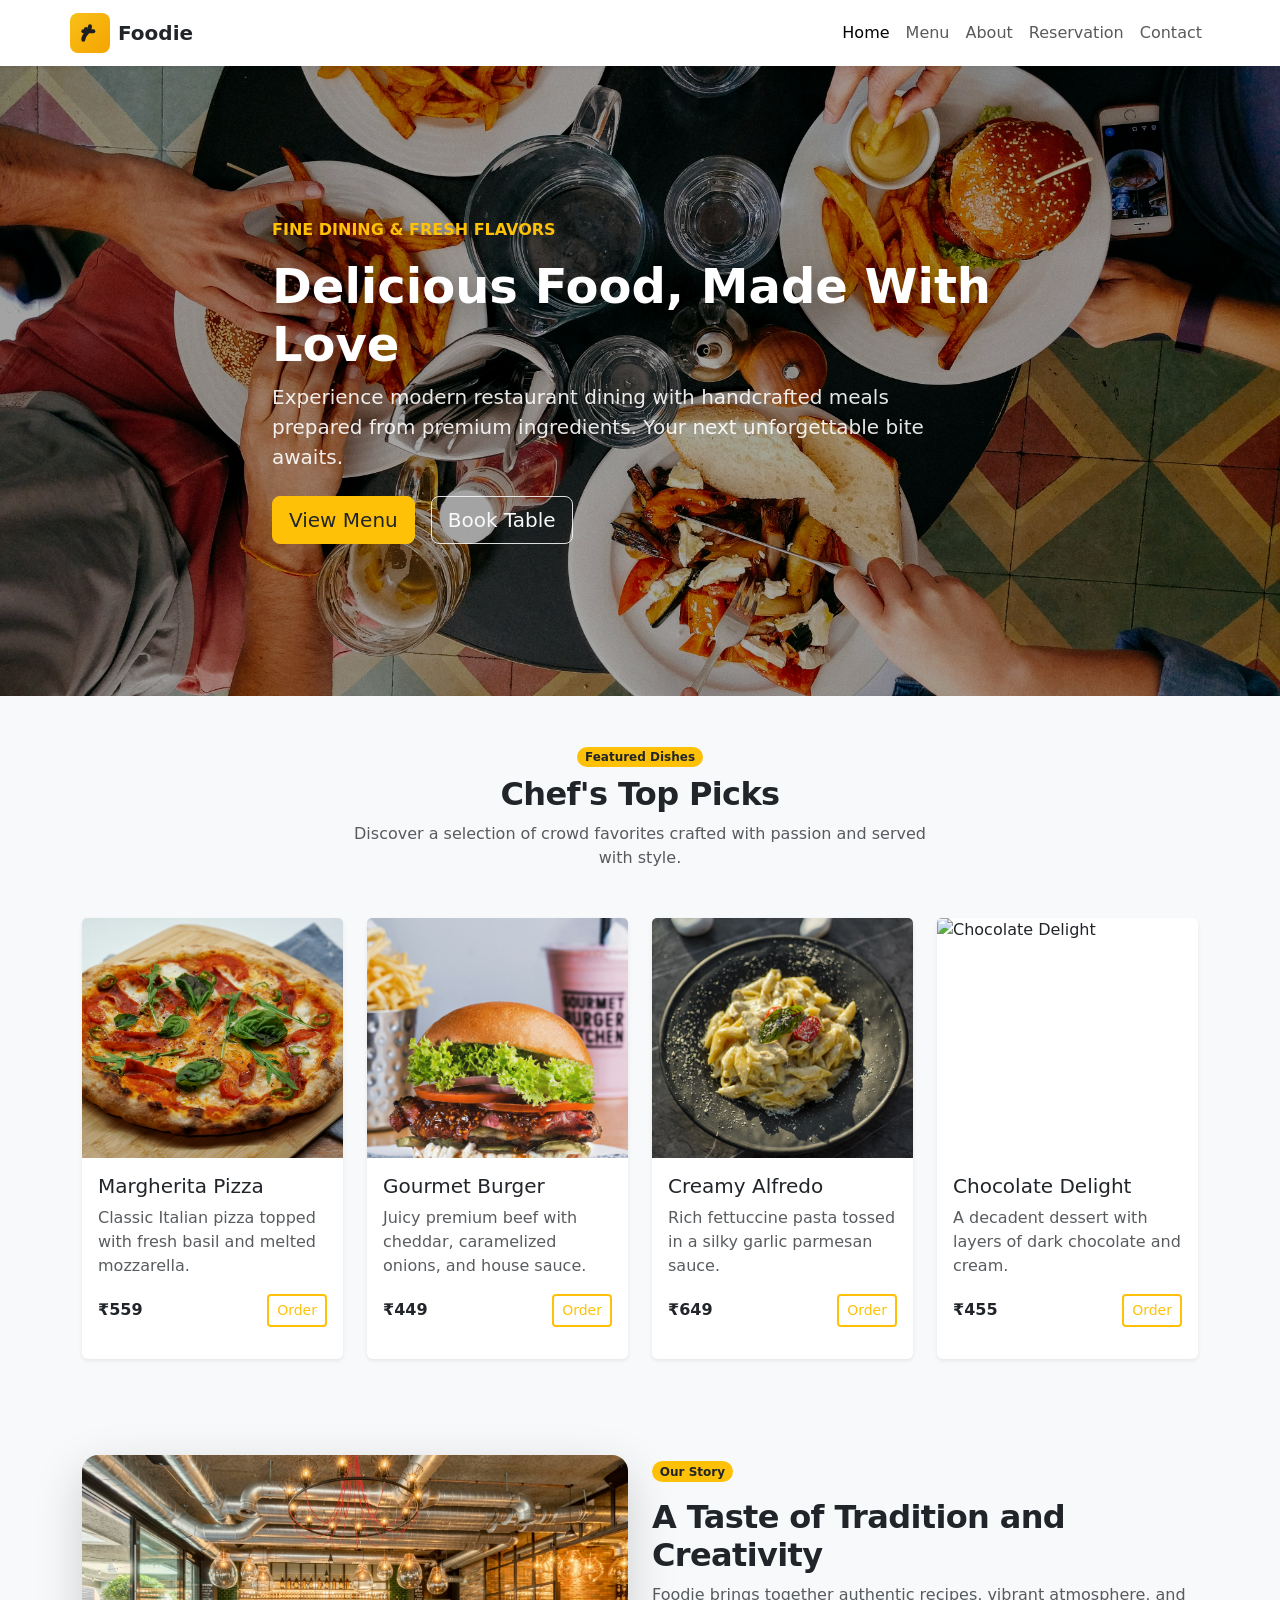
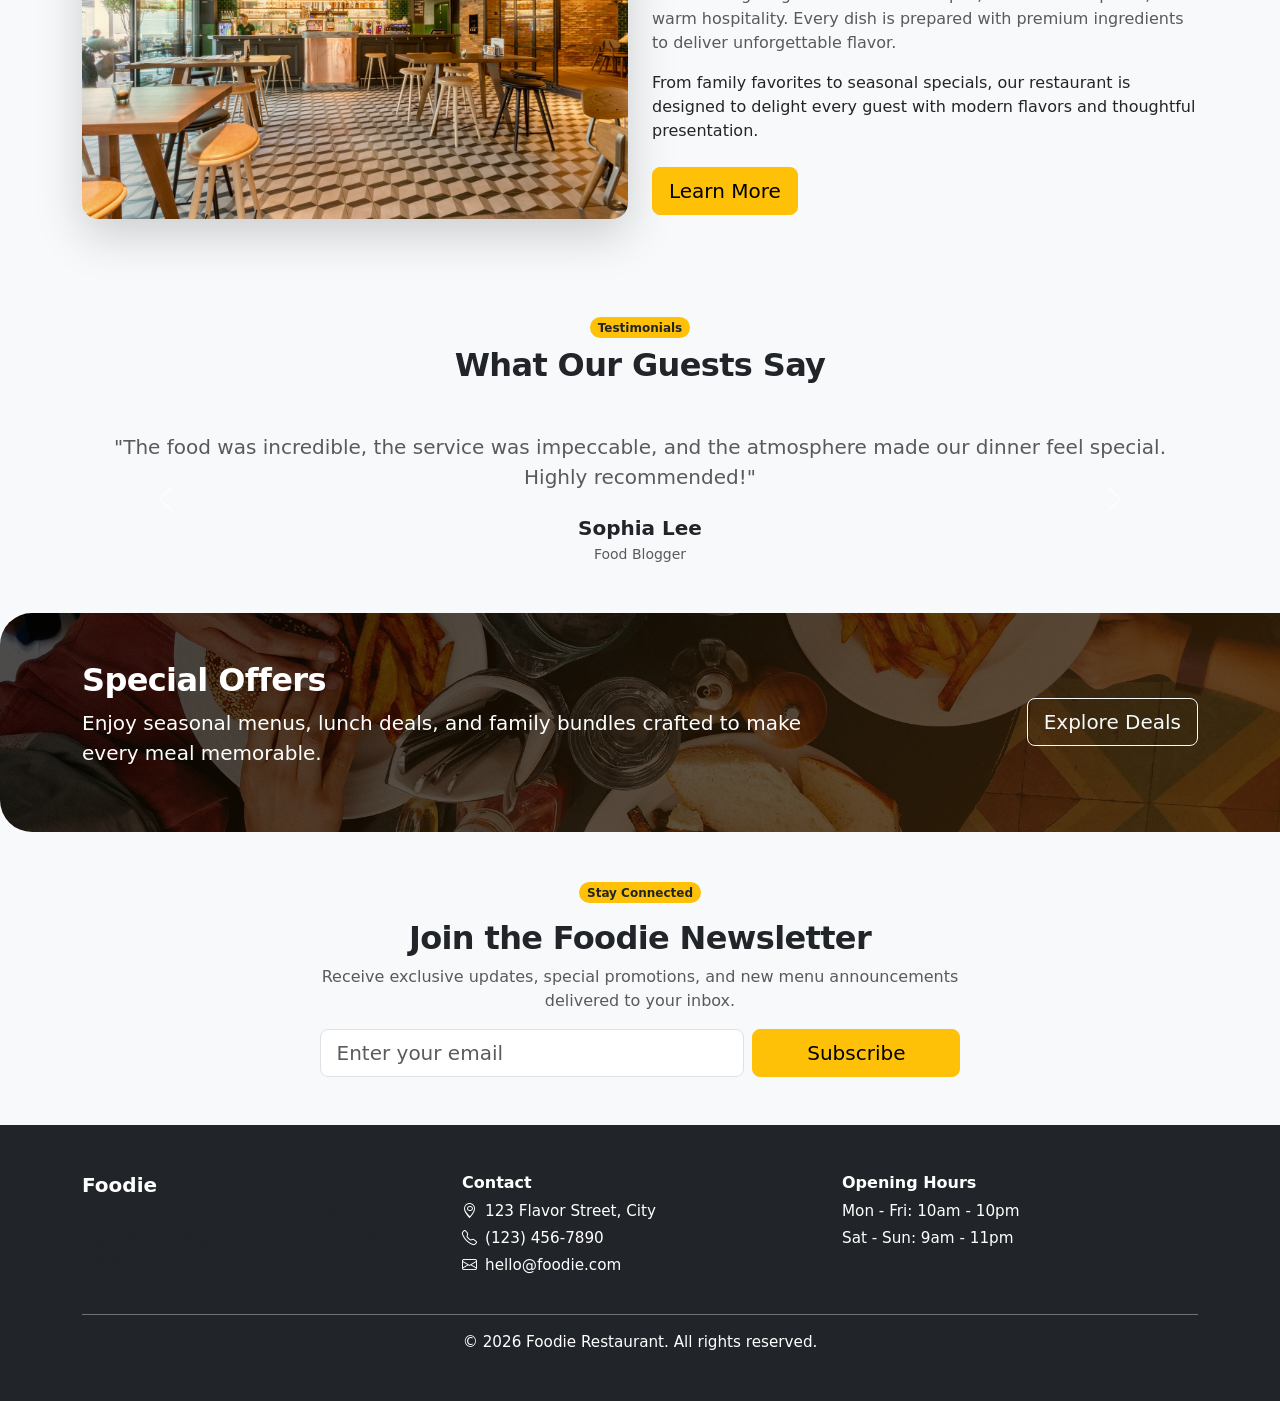
==== index.html @ 52b9ef40 "adding pages and and images" ====
<!DOCTYPE html>
<html lang="en">
<head>
  <meta charset="UTF-8" />
  <meta name="viewport" content="width=device-width, initial-scale=1.0" />
  <title>Foodie Restaurant | Home</title>
  <link href="https://cdn.jsdelivr.net/npm/bootstrap@5.3.2/dist/css/bootstrap.min.css" rel="stylesheet" />
  <link href="https://cdn.jsdelivr.net/npm/bootstrap-icons@1.11.4/font/bootstrap-icons.css" rel="stylesheet" />
  <link rel="preconnect" href="https://fonts.googleapis.com" />
  <link rel="preconnect" href="https://fonts.gstatic.com" crossorigin />
  <link href="https://fonts.googleapis.com/css2?family=Inter:wght@400;500;600;700;800&display=swap" rel="stylesheet" />
  <link rel="stylesheet" href="css/style.css" />
</head>
<body>
  <!-- Navbar -->
  <header class="sticky-top bg-white shadow-sm">
    <nav class="navbar navbar-expand-lg navbar-light container">
      <a class="navbar-brand d-flex align-items-center" href="index.html">
        <img src="images/logo.svg" alt="Foodie Logo" width="40" height="40" class="me-2" />
        <span class="fw-bold text-dark">Foodie</span>
      </a>
      <button class="navbar-toggler" type="button" data-bs-toggle="collapse" data-bs-target="#navMenu" aria-controls="navMenu" aria-expanded="false" aria-label="Toggle navigation">
        <span class="navbar-toggler-icon"></span>
      </button>
      <div class="collapse navbar-collapse" id="navMenu">
        <ul class="navbar-nav ms-auto mb-2 mb-lg-0">
          <li class="nav-item"><a class="nav-link active" href="index.html">Home</a></li>
          <li class="nav-item"><a class="nav-link" href="menu.html">Menu</a></li>
          <li class="nav-item"><a class="nav-link" href="about.html">About</a></li>
          <li class="nav-item"><a class="nav-link" href="reservation.html">Reservation</a></li>
          <li class="nav-item"><a class="nav-link" href="contact.html">Contact</a></li>
        </ul>
      </div>
    </nav>
  </header>

  <!-- Hero Section -->
  <section class="hero-section text-white d-flex align-items-center" style="background:  url('images/hero-bg.jpg') center/cover no-repeat; background-color: #737373;">
    <div class="container py-5">
      <div class="row align-items-center justify-content-center">
        <div class="col-lg-8 text-center text-lg-start">
          <p class="text-uppercase text-warning mb-3 fw-semibold">Fine Dining & Fresh Flavors</p>
          <h1 class="display-5 fw-bold">Delicious Food, Made With Love</h1>
          <p class="lead mb-4">Experience modern restaurant dining with handcrafted meals prepared from premium ingredients. Your next unforgettable bite awaits.</p>
          <div class="d-flex gap-3 flex-wrap justify-content-center justify-content-lg-start">
            <a href="menu.html" class="btn btn-warning btn-lg text-dark">View Menu</a>
            <a href="reservation.html" class="btn btn-outline-light btn-lg">Book Table</a>
          </div>
        </div>
      </div>
    </div>
  </section>

  <!-- Featured Dishes -->
  <section class="container py-5" id="featured">
    <div class="text-center mb-5">
      <span class="badge bg-warning text-dark rounded-pill mb-2">Featured Dishes</span>
      <h2 class="fw-bold">Chef's Top Picks</h2>
      <p class="text-muted mx-auto" style="max-width: 600px;">Discover a selection of crowd favorites crafted with passion and served with style.</p>
    </div>
    <div class="row g-4">
      <div class="col-md-6 col-lg-3">
        <div class="card food-card h-100 shadow-sm border-0">
          <img src="images/Margherita Pizza.jpg" class="card-img-top" alt="Margherita Pizza" />
          <div class="card-body">
            <h5 class="card-title">Margherita Pizza</h5>
            <p class="card-text text-muted">Classic Italian pizza topped with fresh basil and melted mozzarella.</p>
            <div class="d-flex justify-content-between align-items-center mb-3">
              <span class="fw-bold">₹559</span>
              <button class="btn btn-sm btn-outline-warning order-btn">Order</button>
            </div>
          </div>
        </div>
      </div>
      <div class="col-md-6 col-lg-3">
        <div class="card food-card h-100 shadow-sm border-0">
          <img src="images/Gourmet Burger.jpg" class="card-img-top" alt="Gourmet Burger" />
          <div class="card-body">
            <h5 class="card-title">Gourmet Burger</h5>
            <p class="card-text text-muted">Juicy premium beef with cheddar, caramelized onions, and house sauce.</p>
            <div class="d-flex justify-content-between align-items-center mb-3">
              <span class="fw-bold">₹449</span>
              <button class="btn btn-sm btn-outline-warning order-btn">Order</button>
            </div>
          </div>
        </div>
      </div>
      <div class="col-md-6 col-lg-3">
        <div class="card food-card h-100 shadow-sm border-0">
          <img src="images/Creamy Alfredo.jpg" class="card-img-top" alt="Creamy Alfredo" />
          <div class="card-body">
            <h5 class="card-title">Creamy Alfredo</h5>
            <p class="card-text text-muted">Rich fettuccine pasta tossed in a silky garlic parmesan sauce.</p>
            <div class="d-flex justify-content-between align-items-center mb-3">
              <span class="fw-bold">₹649</span>
              <button class="btn btn-sm btn-outline-warning order-btn">Order</button>
            </div>
          </div>
        </div>
      </div>
      <div class="col-md-6 col-lg-3">
        <div class="card food-card h-100 shadow-sm border-0">
          <img src="images/Chocolate Delight.jpg" class="card-img-top" alt="Chocolate Delight" />
          <div class="card-body">
            <h5 class="card-title">Chocolate Delight</h5>
            <p class="card-text text-muted">A decadent dessert with layers of dark chocolate and cream.</p>
            <div class="d-flex justify-content-between align-items-center mb-3">
              <span class="fw-bold">₹455</span>
              <button class="btn btn-sm btn-outline-warning order-btn">Order</button>
            </div>
          </div>
        </div>
      </div>
    </div>
  </section>

  <!-- About Preview -->
  <section class="bg-light py-5">
    <div class="container">
      <div class="row align-items-center g-4">
        <div class="col-lg-6">
          <img src="images/Restaurant interior.jpg" alt="Restaurant interior" class="rounded-4 shadow-lg w-100" />
        </div>
        <div class="col-lg-6">
          <span class="badge bg-warning text-dark rounded-pill mb-3">Our Story</span>
          <h2 class="fw-bold">A Taste of Tradition and Creativity</h2>
          <p class="text-muted">Foodie brings together authentic recipes, vibrant atmosphere, and warm hospitality. Every dish is prepared with premium ingredients to deliver unforgettable flavor.</p>
          <p class="mb-0">From family favorites to seasonal specials, our restaurant is designed to delight every guest with modern flavors and thoughtful presentation.</p>
          <a href="about.html" class="btn btn-warning btn-lg mt-4">Learn More</a>
        </div>
      </div>
    </div>
  </section>

  <!-- Testimonials -->
  <section class="container py-5">
    <div class="text-center mb-5">
      <span class="badge bg-warning text-dark rounded-pill mb-2">Testimonials</span>
      <h2 class="fw-bold">What Our Guests Say</h2>
    </div>
    <div id="testimonialCarousel" class="carousel slide" data-bs-ride="carousel">
      <div class="carousel-inner">
        <div class="carousel-item active">
          <div class="d-flex flex-column align-items-center text-center px-4">
            <p class="fs-5 text-muted mb-4">"The food was incredible, the service was impeccable, and the atmosphere made our dinner feel special. Highly recommended!"</p>
            <h5 class="fw-bold mb-1">Sophia Lee</h5>
            <small class="text-muted">Food Blogger</small>
          </div>
        </div>
        <div class="carousel-item">
          <div class="d-flex flex-column align-items-center text-center px-4">
            <p class="fs-5 text-muted mb-4">"Every dish was beautifully plated and full of flavor. The reservation process was simple and the staff was friendly."</p>
            <h5 class="fw-bold mb-1">James Carter</h5>
            <small class="text-muted">Local Patron</small>
          </div>
        </div>
        <div class="carousel-item">
          <div class="d-flex flex-column align-items-center text-center px-4">
            <p class="fs-5 text-muted mb-4">"A perfect dining experience for date nights or family gatherings. We loved the dessert selection."</p>
            <h5 class="fw-bold mb-1">Mia Johnson</h5>
            <small class="text-muted">Designer</small>
          </div>
        </div>
      </div>
      <button class="carousel-control-prev" type="button" data-bs-target="#testimonialCarousel" data-bs-slide="prev">
        <span class="carousel-control-prev-icon" aria-hidden="true"></span>
        <span class="visually-hidden">Previous</span>
      </button>
      <button class="carousel-control-next" type="button" data-bs-target="#testimonialCarousel" data-bs-slide="next">
        <span class="carousel-control-next-icon" aria-hidden="true"></span>
        <span class="visually-hidden">Next</span>
      </button>
    </div>
  </section>

  <!-- Special Offers -->
  <section class="special-offers py-5 text-white" style="background: linear-gradient(135deg, rgba(0,0,0,.7), rgba(65,37,8,.8)), url('images/hero-bg.jpg') center/cover no-repeat;">
    <div class="container">
      <div class="row align-items-center text-center text-lg-start">
        <div class="col-lg-8">
          <h2 class="fw-bold">Special Offers</h2>
          <p class="lead">Enjoy seasonal menus, lunch deals, and family bundles crafted to make every meal memorable.</p>
        </div>
        <div class="col-lg-4 text-lg-end">
          <a href="menu.html" class="btn btn-outline-light btn-lg">Explore Deals</a>
        </div>
      </div>
    </div>
  </section>

  <!-- Newsletter -->
  <section class="container py-5">
    <div class="row justify-content-center">
      <div class="col-lg-7 text-center">
        <span class="badge bg-warning text-dark rounded-pill mb-3">Stay Connected</span>
        <h2 class="fw-bold">Join the Foodie Newsletter</h2>
        <p class="text-muted">Receive exclusive updates, special promotions, and new menu announcements delivered to your inbox.</p>
        <form class="row g-2 justify-content-center">
          <div class="col-sm-8">
            <input type="email" class="form-control form-control-lg" placeholder="Enter your email" />
          </div>
          <div class="col-sm-4 d-grid">
            <button type="submit" class="btn btn-warning btn-lg">Subscribe</button>
          </div>
        </form>
      </div>
    </div>
  </section>

  <!-- Footer -->
  <footer class="bg-dark text-white py-5">
    <div class="container">
      <div class="row gy-4">
        <div class="col-md-4">
          <h5 class="fw-bold">Foodie</h5>
          <p class="text-muted">Modern restaurant experience with fresh ingredients, elegant dishes, and hospitable service.</p>
        </div>
        <div class="col-md-4">
          <h6 class="fw-bold">Contact</h6>
          <p class="mb-1"><i class="bi bi-geo-alt me-2"></i>123 Flavor Street, City</p>
          <p class="mb-1"><i class="bi bi-telephone me-2"></i>(123) 456-7890</p>
          <p class="mb-0"><i class="bi bi-envelope me-2"></i>hello@foodie.com</p>
        </div>
        <div class="col-md-4">
          <h6 class="fw-bold">Opening Hours</h6>
          <p class="mb-1">Mon - Fri: 10am - 10pm</p>
          <p class="mb-0">Sat - Sun: 9am - 11pm</p>
        </div>
      </div>
      <div class="border-top border-secondary mt-4 pt-3 text-center">
        <p class="mb-0">&copy; <span id="currentYear"></span> Foodie Restaurant. All rights reserved.</p>
      </div>
    </div>
  </footer>

  <script src="https://cdn.jsdelivr.net/npm/bootstrap@5.3.2/dist/js/bootstrap.bundle.min.js"></script>
  <script src="js/script.js"></script>
</body>
</html>
---- css/style.css ----
/* Global Styles */
:root {
  font-family: 'Inter', sans-serif;
  color: #212529;
  scroll-behavior: smooth;
}

body {
  background-color: #f8f9fa;
  min-height: 100%;
}

img {
  max-width: 100%;
  display: block;
}

a {
  text-decoration: none;
}

.btn-outline-warning {
  border-width: 2px;
}

/* Hero Sections */
.hero-section,
.menu-hero,
.about-hero,
.reservation-hero,
.contact-hero {
  min-height: 70vh;
  background-size: cover;
  background-position: center;
  position: relative;
}

.hero-section::before,
.menu-hero::before,
.about-hero::before,
.reservation-hero::before,
.contact-hero::before {
  content: '';
  position: absolute;
  inset: 0;
  background: rgba(0, 0, 0, 0.35);
}

.hero-section .container,
.menu-hero .container,
.about-hero .container,
.reservation-hero .container,
.contact-hero .container {
  position: relative;
  z-index: 1;
}

.hero-section h1,
.menu-hero h1,
.about-hero h1,
.reservation-hero h1,
.contact-hero h1 {
  color: #fff;
}

.hero-section {
  background-color: #7a7a7a;
}

.hero-section h1 {
  text-shadow: 0 10px 30px rgba(0, 0, 0, 0.35);
}

.hero-section .lead {
  color: rgba(255, 255, 255, 0.9);
  max-width: 680px;
}

.hero-section .btn-outline-light {
  border-color: rgba(255, 255, 255, 0.85);
}

/* Cards */
.food-card,
.menu-card,
.stat-card,
.card {
  transition: transform .25s ease, box-shadow .25s ease;
}

.food-card:hover,
.menu-card:hover,
.card:hover {
  transform: translateY(-6px);
  box-shadow: 0 18px 45px rgba(0,0,0,.12);
}

.card .card-img-top {
  height: 240px;
  width: 100%;
  object-fit: cover;
}

.order-btn {
  transition: transform .2s ease;
}

.order-btn:hover {
  transform: scale(1.02);
}

.special-offers {
  border-radius: 2rem 0 0 2rem;
}

.map-box {
  min-height: 240px;
}

/* Section headers */
h2 {
  letter-spacing: -.02em;
}

/* Responsive Navigation */
.navbar-nav .nav-link {
  font-weight: 500;
}

/* Footer */
footer {
  font-size: .95rem;
}

/* Form focus */
.form-control:focus,
.form-select:focus,
.btn:focus {
  box-shadow: 0 0 0 .25rem rgba(255, 193, 7, .25);
}

/* Smaller devices */
@media (max-width: 991px) {
  .hero-section,
  .menu-hero,
  .about-hero,
  .reservation-hero,
  .contact-hero {
    min-height: 55vh;
  }
}

@media (max-width: 575px) {
  .special-offers {
    border-radius: 0;
  }
}
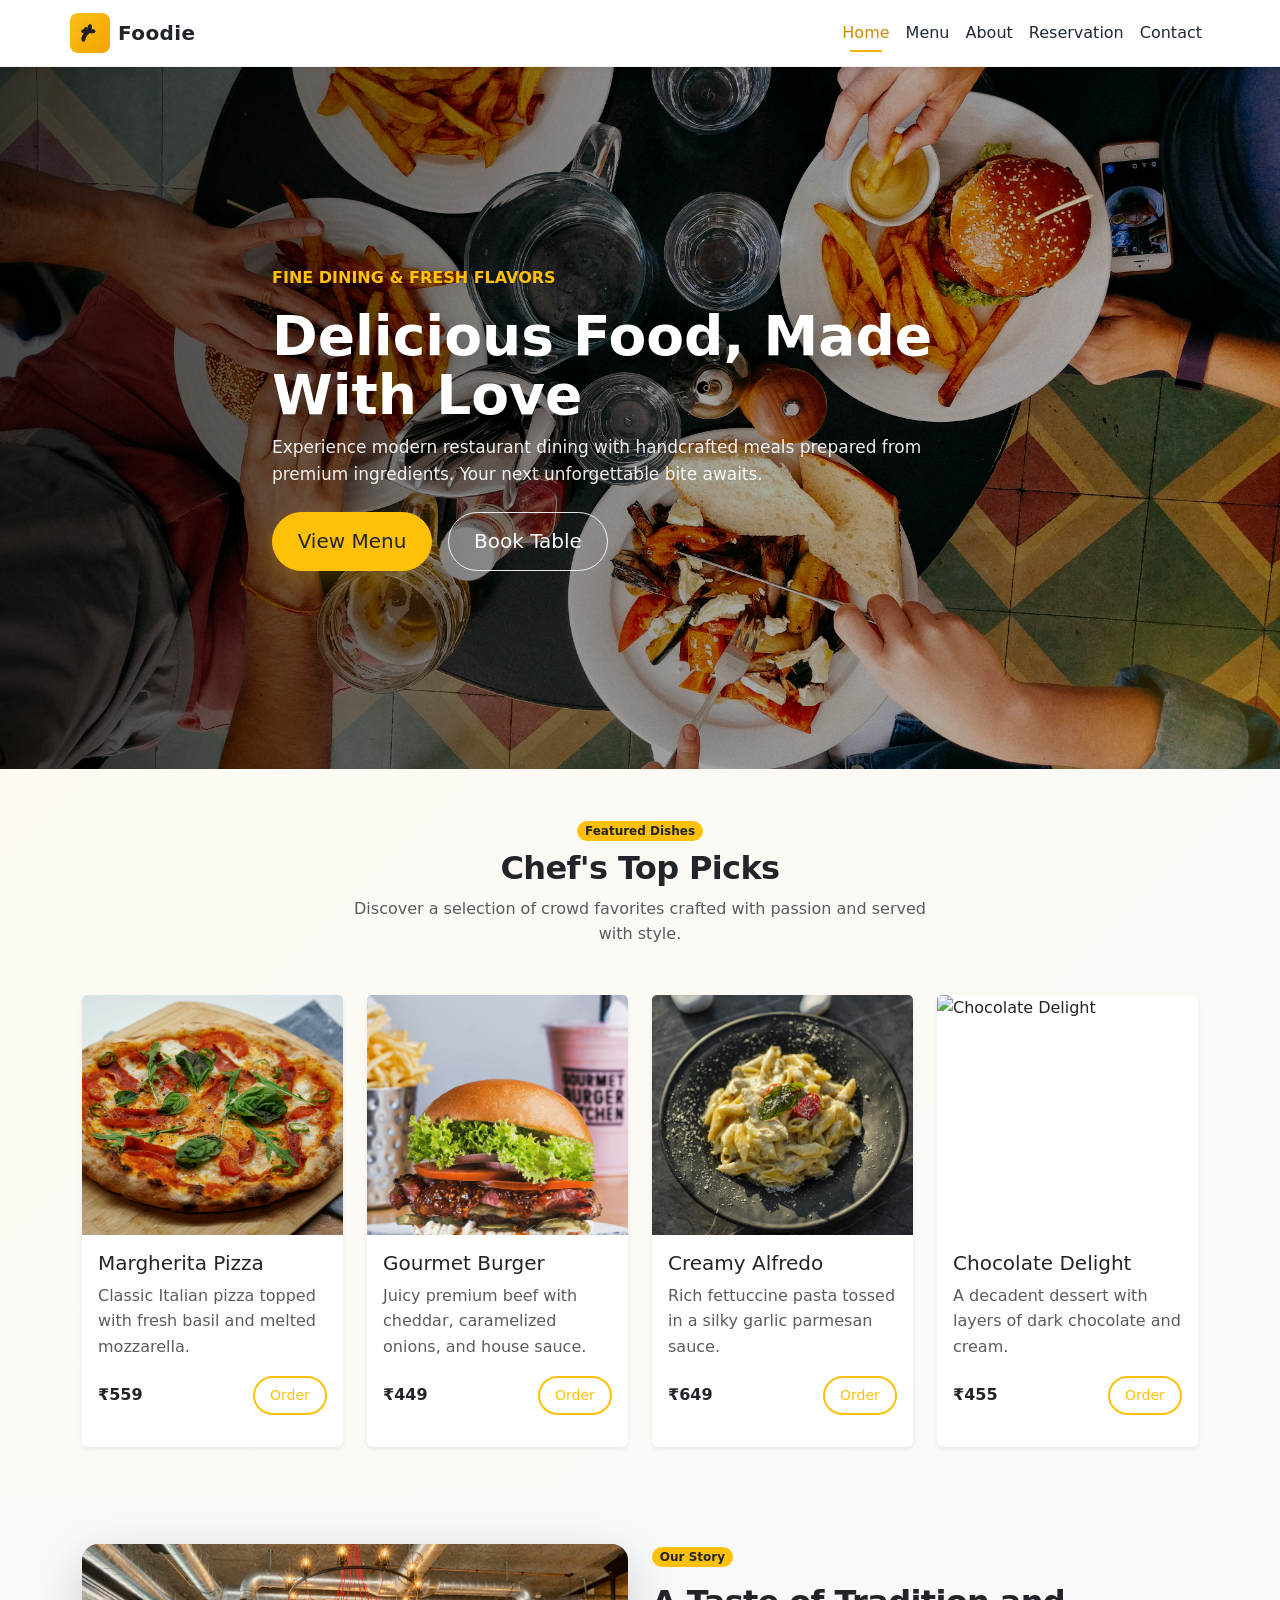
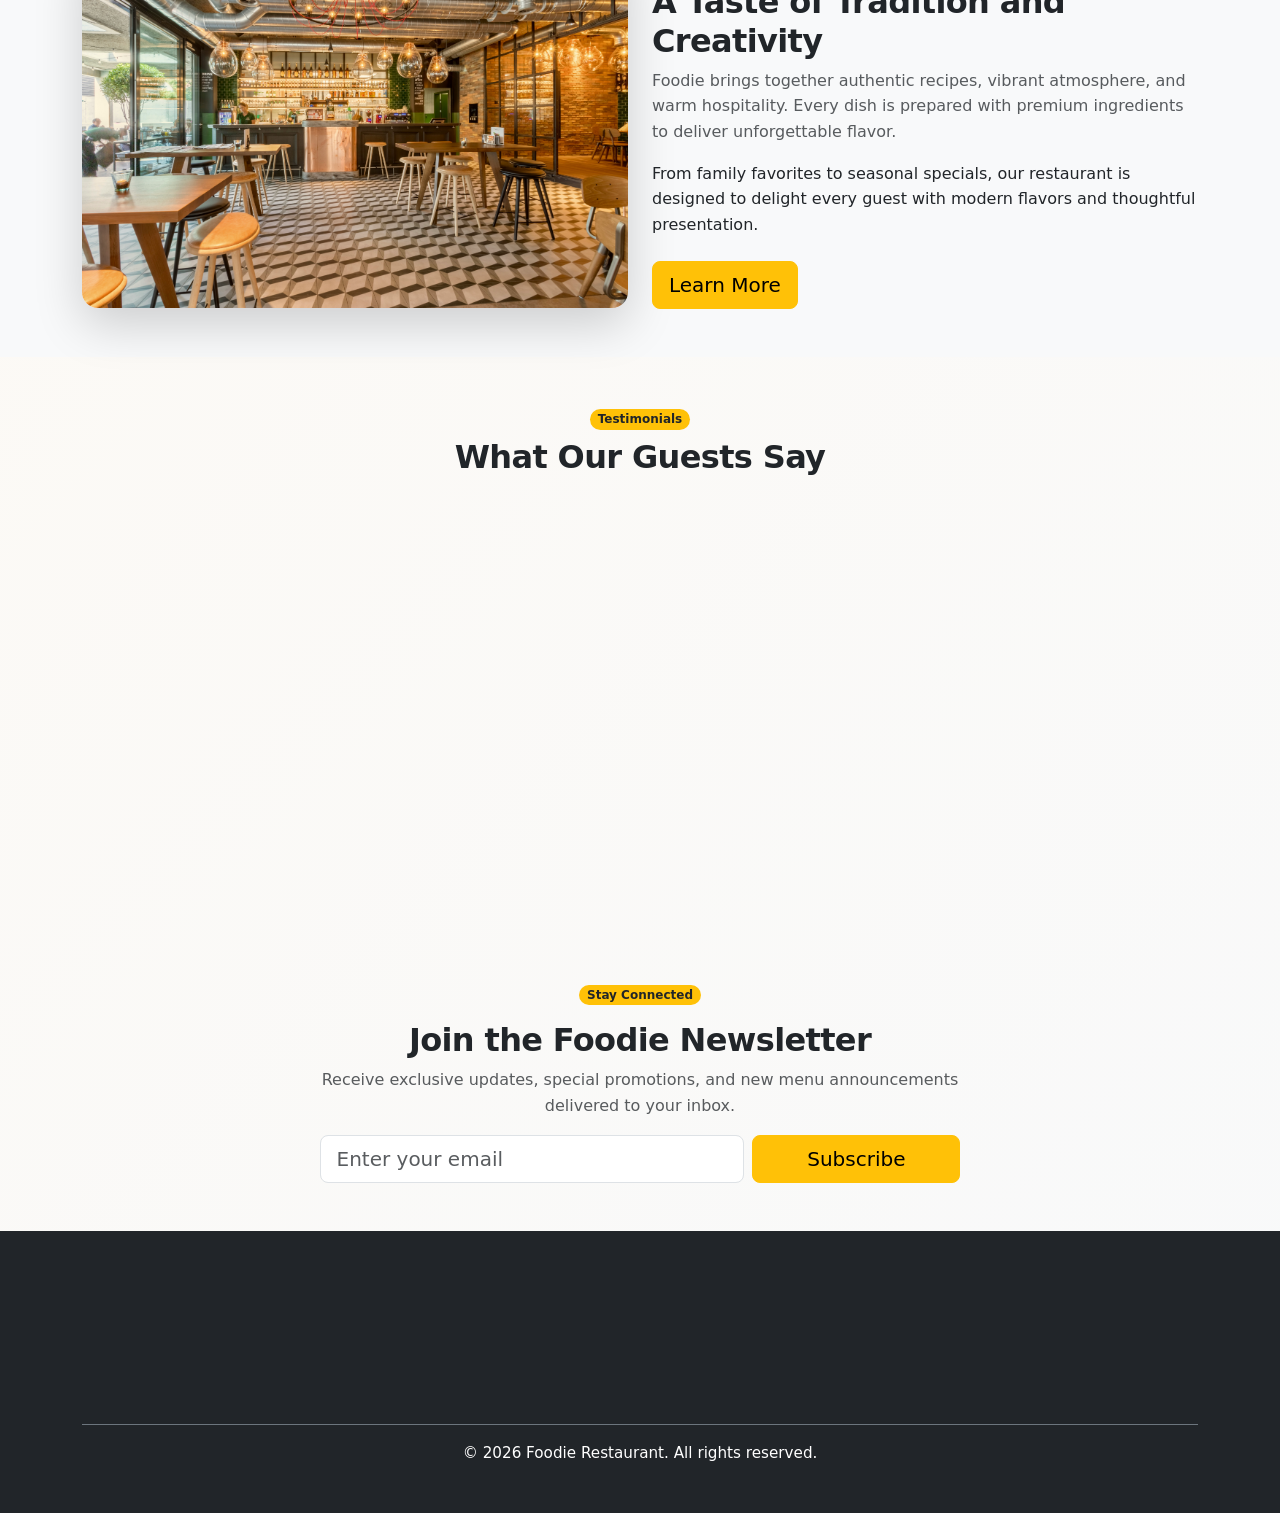
==== commit 0820ceeb: "add animation and make responsive" ====
--- a/index.html
+++ b/index.html
@@ -36,7 +36,7 @@
 
   <!-- Hero Section -->
   <section class="hero-section text-white d-flex align-items-center" style="background:  url('images/hero-bg.jpg') center/cover no-repeat; background-color: #737373;">
-    <div class="container py-5">
+    <div class="container py-5 hero-copy reveal">
       <div class="row align-items-center justify-content-center">
         <div class="col-lg-8 text-center text-lg-start">
           <p class="text-uppercase text-warning mb-3 fw-semibold">Fine Dining & Fresh Flavors</p>
@@ -118,10 +118,10 @@
   <section class="bg-light py-5">
     <div class="container">
       <div class="row align-items-center g-4">
-        <div class="col-lg-6">
+        <div class="col-lg-6 about-preview reveal">
           <img src="images/Restaurant interior.jpg" alt="Restaurant interior" class="rounded-4 shadow-lg w-100" />
         </div>
-        <div class="col-lg-6">
+        <div class="col-lg-6 reveal">
           <span class="badge bg-warning text-dark rounded-pill mb-3">Our Story</span>
           <h2 class="fw-bold">A Taste of Tradition and Creativity</h2>
           <p class="text-muted">Foodie brings together authentic recipes, vibrant atmosphere, and warm hospitality. Every dish is prepared with premium ingredients to deliver unforgettable flavor.</p>
@@ -138,7 +138,7 @@
       <span class="badge bg-warning text-dark rounded-pill mb-2">Testimonials</span>
       <h2 class="fw-bold">What Our Guests Say</h2>
     </div>
-    <div id="testimonialCarousel" class="carousel slide" data-bs-ride="carousel">
+    <div id="testimonialCarousel" class="carousel slide reveal" data-bs-ride="carousel">
       <div class="carousel-inner">
         <div class="carousel-item active">
           <div class="d-flex flex-column align-items-center text-center px-4">
@@ -174,7 +174,7 @@
   </section>
 
   <!-- Special Offers -->
-  <section class="special-offers py-5 text-white" style="background: linear-gradient(135deg, rgba(0,0,0,.7), rgba(65,37,8,.8)), url('images/hero-bg.jpg') center/cover no-repeat;">
+  <section class="special-offers py-5 text-white reveal" style="background: linear-gradient(135deg, rgba(0,0,0,.7), rgba(65,37,8,.8)), url('images/hero-bg.jpg') center/cover no-repeat;">
     <div class="container">
       <div class="row align-items-center text-center text-lg-start">
         <div class="col-lg-8">
@@ -210,7 +210,7 @@
   <!-- Footer -->
   <footer class="bg-dark text-white py-5">
     <div class="container">
-      <div class="row gy-4">
+      <div class="row gy-4 reveal">
         <div class="col-md-4">
           <h5 class="fw-bold">Foodie</h5>
           <p class="text-muted">Modern restaurant experience with fresh ingredients, elegant dishes, and hospitable service.</p>
--- a/css/style.css
+++ b/css/style.css
@@ -1,13 +1,22 @@
 /* Global Styles */
 :root {
   font-family: 'Inter', sans-serif;
-  color: #212529;
+  color: #1f2937;
   scroll-behavior: smooth;
+  --accent: #f4b400;
+  --accent-dark: #d08c00;
+  --surface: #ffffff;
+  --muted: #6b7280;
+}
+
+* {
+  box-sizing: border-box;
 }
 
 body {
-  background-color: #f8f9fa;
+  background: linear-gradient(135deg, #fffaf2 0%, #f8f9fa 100%);
   min-height: 100%;
+  line-height: 1.6;
 }
 
 img {
@@ -21,6 +30,47 @@
 
 .btn-outline-warning {
   border-width: 2px;
+}
+
+header {
+  backdrop-filter: blur(16px);
+  background: rgba(255, 255, 255, 0.92) !important;
+  border-bottom: 1px solid rgba(0, 0, 0, 0.05);
+}
+
+.navbar-brand span {
+  letter-spacing: 0.02em;
+}
+
+.navbar-nav .nav-link {
+  font-weight: 500;
+  color: #1f2937;
+  padding: 0.7rem 1rem;
+  position: relative;
+  transition: color 0.25s ease;
+}
+
+.navbar-nav .nav-link::after {
+  content: '';
+  position: absolute;
+  left: 1rem;
+  right: 1rem;
+  bottom: 0.3rem;
+  height: 2px;
+  background: var(--accent);
+  transform: scaleX(0);
+  transform-origin: center;
+  transition: transform 0.25s ease;
+}
+
+.navbar-nav .nav-link:hover::after,
+.navbar-nav .nav-link.active::after {
+  transform: scaleX(1);
+}
+
+.navbar-nav .nav-link:hover,
+.navbar-nav .nav-link.active {
+  color: var(--accent-dark);
 }
 
 /* Hero Sections */
@@ -29,10 +79,11 @@
 .about-hero,
 .reservation-hero,
 .contact-hero {
-  min-height: 70vh;
+  min-height: 78vh;
   background-size: cover;
   background-position: center;
   position: relative;
+  overflow: hidden;
 }
 
 .hero-section::before,
@@ -43,7 +94,19 @@
   content: '';
   position: absolute;
   inset: 0;
-  background: rgba(0, 0, 0, 0.35);
+  background: linear-gradient(90deg, rgba(0, 0, 0, 0.72) 0%, rgba(0, 0, 0, 0.35) 55%, rgba(0, 0, 0, 0.2) 100%);
+}
+
+.hero-section::after {
+  content: '';
+  position: absolute;
+  width: 320px;
+  height: 320px;
+  right: -90px;
+  bottom: -120px;
+  border-radius: 50%;
+  background: radial-gradient(circle, rgba(244, 180, 0, 0.28) 0%, rgba(244, 180, 0, 0) 70%);
+  animation: pulseGlow 6s ease-in-out infinite;
 }
 
 .hero-section .container,
@@ -67,17 +130,39 @@
   background-color: #7a7a7a;
 }
 
+.hero-copy {
+  animation: fadeUp 0.8s ease both;
+}
+
 .hero-section h1 {
   text-shadow: 0 10px 30px rgba(0, 0, 0, 0.35);
+  font-size: clamp(2.2rem, 4.3vw, 4.3rem);
+  line-height: 1.08;
 }
 
 .hero-section .lead {
-  color: rgba(255, 255, 255, 0.9);
+  color: rgba(255, 255, 255, 0.92);
   max-width: 680px;
+  font-size: 1.06rem;
 }
 
 .hero-section .btn-outline-light {
-  border-color: rgba(255, 255, 255, 0.85);
+  border-color: rgba(255, 255, 255, 0.9);
+}
+
+.hero-section .btn {
+  min-width: 160px;
+  padding: 0.85rem 1.2rem;
+  border-radius: 999px;
+  transition: transform 0.2s ease, box-shadow 0.2s ease;
+}
+
+.hero-section .btn:hover {
+  transform: translateY(-2px);
+}
+
+.hero-section .btn-warning {
+  box-shadow: 0 12px 30px rgba(244, 180, 0, 0.26);
 }
 
 /* Cards */
@@ -85,32 +170,55 @@
 .menu-card,
 .stat-card,
 .card {
-  transition: transform .25s ease, box-shadow .25s ease;
+  transition: transform 0.25s ease, box-shadow 0.25s ease;
 }
 
 .food-card:hover,
 .menu-card:hover,
 .card:hover {
-  transform: translateY(-6px);
-  box-shadow: 0 18px 45px rgba(0,0,0,.12);
+  transform: translateY(-8px) scale(1.01);
+  box-shadow: 0 18px 45px rgba(0, 0, 0, 0.12);
 }
 
 .card .card-img-top {
   height: 240px;
   width: 100%;
   object-fit: cover;
+  transition: transform 0.35s ease;
+}
+
+.food-card:hover .card-img-top {
+  transform: scale(1.05);
 }
 
 .order-btn {
-  transition: transform .2s ease;
+  transition: transform 0.2s ease, box-shadow 0.2s ease;
+  border-radius: 999px;
+  padding: 0.45rem 0.95rem;
 }
 
 .order-btn:hover {
-  transform: scale(1.02);
+  transform: translateY(-2px);
+  box-shadow: 0 10px 20px rgba(244, 180, 0, 0.18);
+}
+
+.about-preview img {
+  min-height: 320px;
+  object-fit: cover;
 }
 
 .special-offers {
-  border-radius: 2rem 0 0 2rem;
+  border-radius: 2rem;
+  overflow: hidden;
+  position: relative;
+}
+
+.special-offers::before {
+  content: '';
+  position: absolute;
+  inset: 0;
+  background: linear-gradient(135deg, rgba(255, 255, 255, 0.08), rgba(255, 255, 255, 0));
+  pointer-events: none;
 }
 
 .map-box {
@@ -119,39 +227,154 @@
 
 /* Section headers */
 h2 {
-  letter-spacing: -.02em;
-}
-
-/* Responsive Navigation */
-.navbar-nav .nav-link {
-  font-weight: 500;
+  letter-spacing: -0.02em;
+}
+
+/* Reveal animations */
+.reveal {
+  opacity: 0;
+  transform: translateY(24px);
+  transition: opacity 0.7s ease, transform 0.7s ease;
+}
+
+.reveal.is-visible {
+  opacity: 1;
+  transform: translateY(0);
+}
+
+.skill-card {
+  background: linear-gradient(145deg, #ffffff 0%, #fff8e7 100%);
+  border: 1px solid rgba(244, 180, 0, 0.15);
+  border-radius: 1.25rem;
+  padding: 1.5rem;
+  box-shadow: 0 12px 30px rgba(0, 0, 0, 0.06);
+  transition: transform 0.25s ease, box-shadow 0.25s ease;
+}
+
+.skill-card:hover {
+  transform: translateY(-6px);
+  box-shadow: 0 16px 40px rgba(0, 0, 0, 0.1);
+}
+
+.skill-card .bi {
+  color: var(--accent-dark);
+}
+
+.skill-meter {
+  height: 10px;
+  background: #f3e6c3;
+  border-radius: 999px;
+  overflow: hidden;
+}
+
+.skill-meter span {
+  display: block;
+  width: 0;
+  height: 100%;
+  border-radius: inherit;
+  background: linear-gradient(90deg, var(--accent) 0%, #ffd970 100%);
+  transition: width 1.1s ease;
 }
 
 /* Footer */
 footer {
-  font-size: .95rem;
+  font-size: 0.95rem;
 }
 
 /* Form focus */
 .form-control:focus,
 .form-select:focus,
 .btn:focus {
-  box-shadow: 0 0 0 .25rem rgba(255, 193, 7, .25);
-}
-
-/* Smaller devices */
+  box-shadow: 0 0 0 0.25rem rgba(255, 193, 7, 0.25);
+}
+
+/* Animations */
+@keyframes fadeUp {
+  from {
+    opacity: 0;
+    transform: translateY(24px);
+  }
+  to {
+    opacity: 1;
+    transform: translateY(0);
+  }
+}
+
+@keyframes pulseGlow {
+  0%,
+  100% {
+    transform: scale(1);
+    opacity: 0.45;
+  }
+  50% {
+    transform: scale(1.08);
+    opacity: 0.7;
+  }
+}
+
+/* Responsive Layout */
 @media (max-width: 991px) {
   .hero-section,
   .menu-hero,
   .about-hero,
   .reservation-hero,
   .contact-hero {
-    min-height: 55vh;
+    min-height: 62vh;
+  }
+
+  .navbar-nav {
+    padding-top: 0.75rem;
+  }
+}
+
+@media (max-width: 767px) {
+  .hero-section {
+    min-height: 60vh;
+    text-align: center;
+  }
+
+  .hero-section .lead {
+    margin-inline: auto;
+  }
+
+  .hero-section .d-flex.gap-3 {
+    flex-direction: column;
+    align-items: center;
+  }
+
+  .hero-section .btn {
+    width: 100%;
+    max-width: 280px;
+  }
+
+  .carousel-item p {
+    font-size: 1rem !important;
+  }
+
+  .special-offers {
+    border-radius: 1.25rem;
   }
 }
 
 @media (max-width: 575px) {
+  .container {
+    padding-inline: 1rem;
+  }
+
   .special-offers {
     border-radius: 0;
   }
-}
+
+  .hero-section {
+    padding: 3rem 0;
+  }
+
+  .card .card-img-top {
+    height: 180px;
+  }
+
+  .btn-lg {
+    padding: 0.75rem 1rem;
+    font-size: 1rem;
+  }
+}
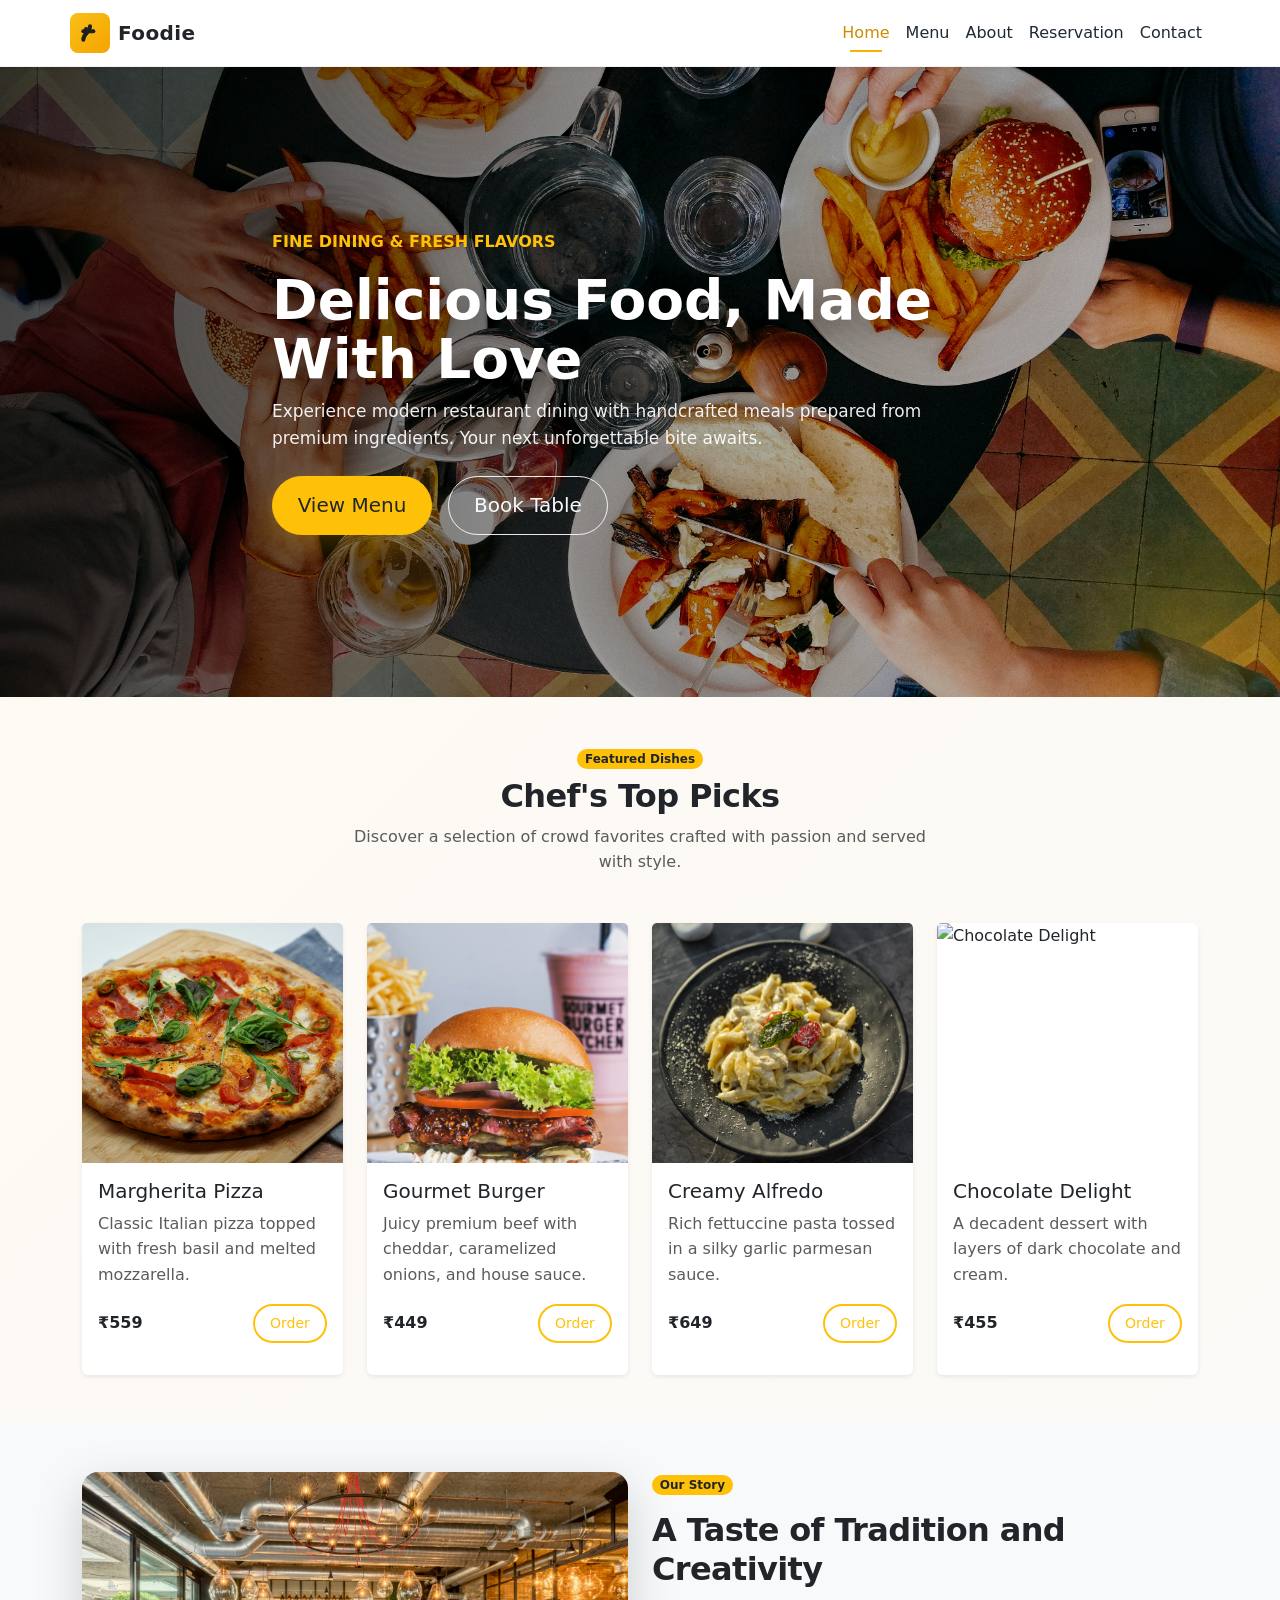
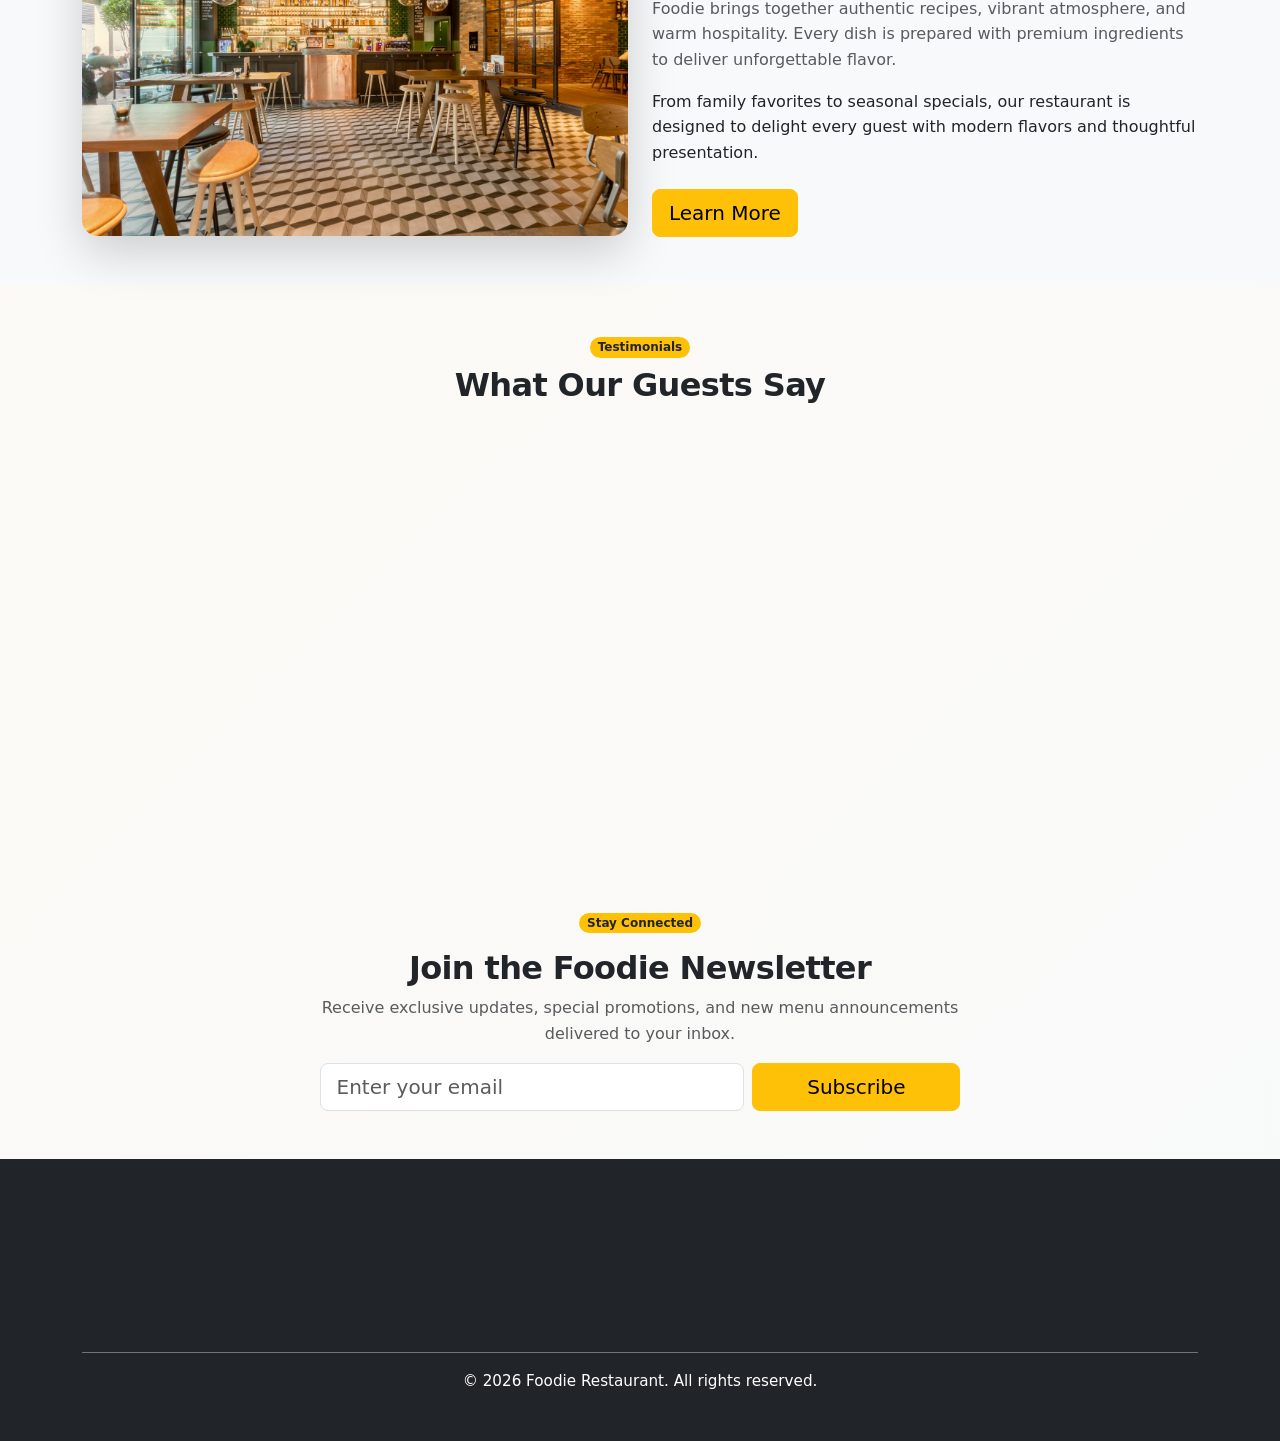
==== commit b4e59067: "updation in success/error alerts , submit buttons now show a sending" ====
--- a/index.html
+++ b/index.html
@@ -3,7 +3,9 @@
 <head>
   <meta charset="UTF-8" />
   <meta name="viewport" content="width=device-width, initial-scale=1.0" />
+  <meta name="description" content="Foodie Restaurant offers a modern dining experience with handcrafted dishes, reservations, and a welcoming atmosphere." />
   <title>Foodie Restaurant | Home</title>
+  <link rel="icon" href="images/logo.svg" type="image/svg+xml" />
   <link href="https://cdn.jsdelivr.net/npm/bootstrap@5.3.2/dist/css/bootstrap.min.css" rel="stylesheet" />
   <link href="https://cdn.jsdelivr.net/npm/bootstrap-icons@1.11.4/font/bootstrap-icons.css" rel="stylesheet" />
   <link rel="preconnect" href="https://fonts.googleapis.com" />
--- a/css/style.css
+++ b/css/style.css
@@ -28,8 +28,22 @@
   text-decoration: none;
 }
 
+a:focus-visible,
+button:focus-visible,
+input:focus-visible,
+select:focus-visible,
+textarea:focus-visible {
+  outline: 3px solid rgba(244, 180, 0, 0.35);
+  outline-offset: 3px;
+}
+
 .btn-outline-warning {
   border-width: 2px;
+}
+
+button:disabled {
+  cursor: wait;
+  opacity: 0.8;
 }
 
 header {
@@ -79,11 +93,13 @@
 .about-hero,
 .reservation-hero,
 .contact-hero {
-  min-height: 78vh;
+  min-height: 70vh;
   background-size: cover;
   background-position: center;
   position: relative;
   overflow: hidden;
+  display: flex;
+  align-items: center;
 }
 
 .hero-section::before,
@@ -276,6 +292,56 @@
   transition: width 1.1s ease;
 }
 
+/* Reservation and contact page */
+.reservation-banner-card {
+  background: rgba(255, 255, 255, 0.92);
+  color: #1f2937;
+  box-shadow: 0 14px 35px rgba(0, 0, 0, 0.14);
+}
+
+.contact-hero {
+  background-size: cover;
+  background-position: center;
+  position: relative;
+}
+
+.contact-hero::before {
+  content: '';
+  position: absolute;
+  inset: 0;
+  background: linear-gradient(90deg, rgba(0, 0, 0, 0.72) 0%, rgba(0, 0, 0, 0.42) 100%);
+}
+
+.contact-hero .container {
+  position: relative;
+  z-index: 1;
+}
+
+.contact-quick-card,
+.contact-info-card,
+.contact-form-card,
+.map-card {
+  transition: transform 0.25s ease, box-shadow 0.25s ease;
+}
+
+.contact-quick-card:hover,
+.contact-info-card:hover,
+.contact-form-card:hover,
+.map-card:hover {
+  transform: translateY(-4px);
+  box-shadow: 0 18px 40px rgba(0, 0, 0, 0.08) !important;
+}
+
+.contact-quick-card {
+  background: rgba(255, 255, 255, 0.9);
+  color: #1f2937;
+}
+
+.map-box {
+  background: linear-gradient(135deg, #fff8e7, #fffdf7);
+  border: 1px dashed rgba(244, 180, 0, 0.35);
+}
+
 /* Footer */
 footer {
   font-size: 0.95rem;
@@ -319,7 +385,7 @@
   .about-hero,
   .reservation-hero,
   .contact-hero {
-    min-height: 62vh;
+    min-height: 60vh;
   }
 
   .navbar-nav {
@@ -328,8 +394,12 @@
 }
 
 @media (max-width: 767px) {
-  .hero-section {
-    min-height: 60vh;
+  .hero-section,
+  .menu-hero,
+  .about-hero,
+  .reservation-hero,
+  .contact-hero {
+    min-height: 52vh;
     text-align: center;
   }
 
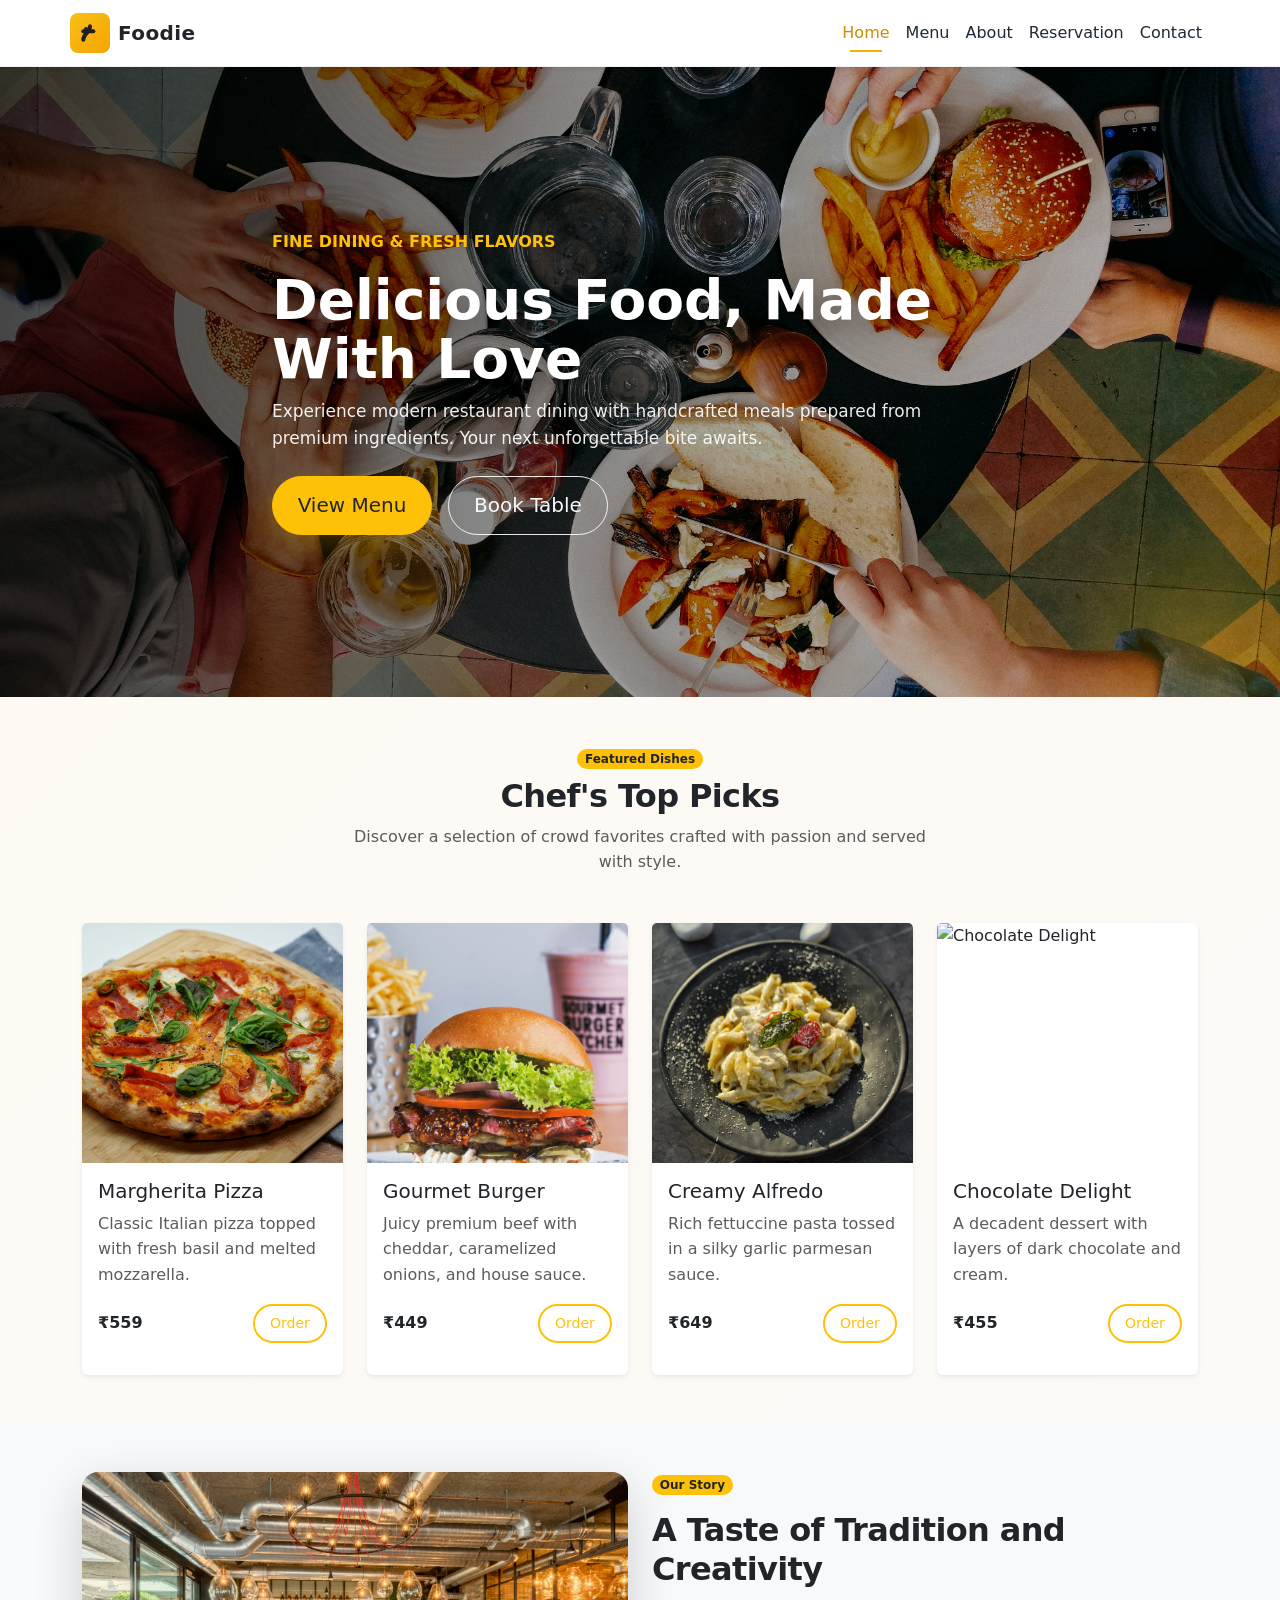
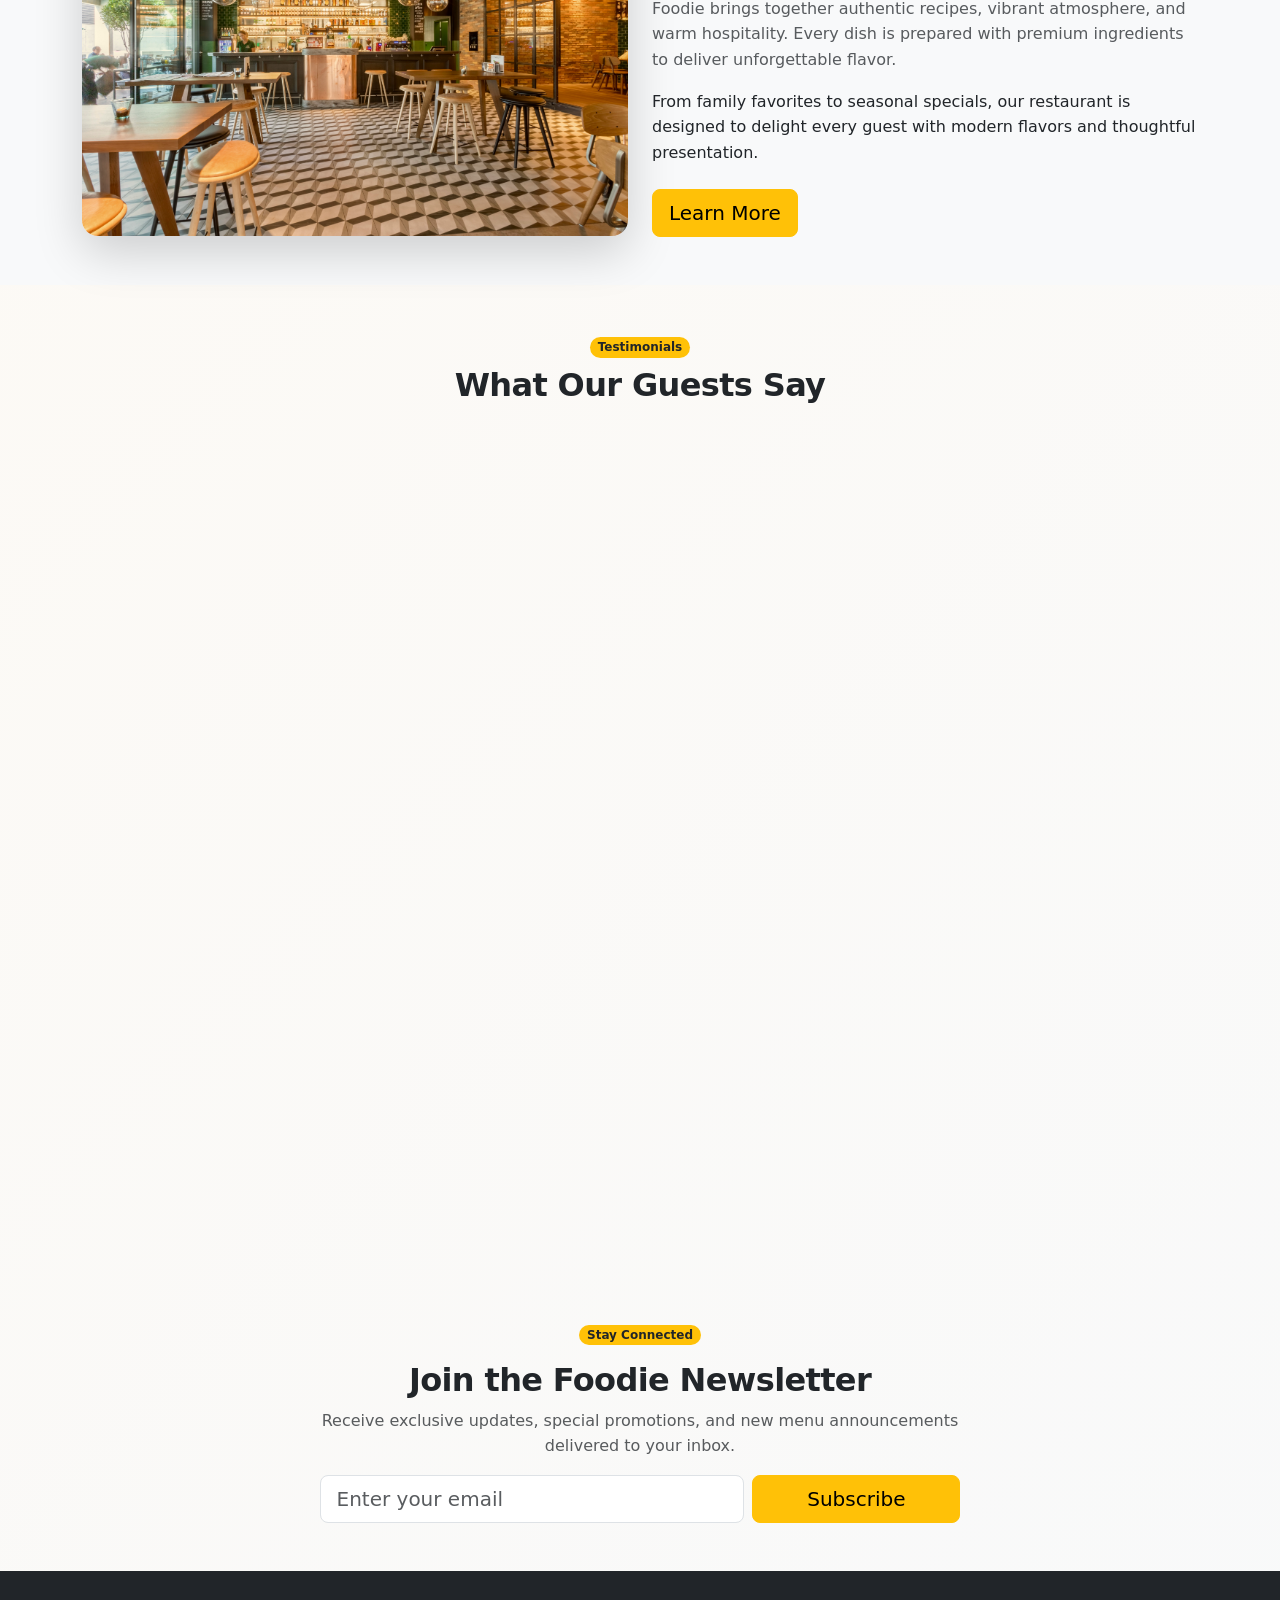
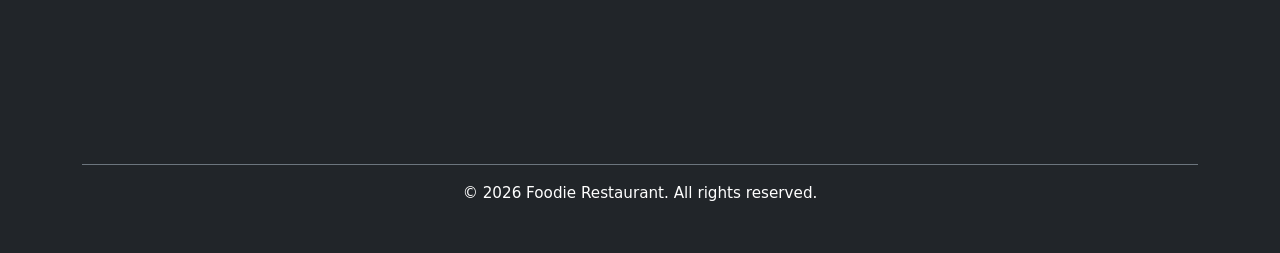
==== commit a516c38f: "adding FAQ" ====
--- a/index.html
+++ b/index.html
@@ -175,6 +175,57 @@
     </div>
   </section>
 
+  <!-- FAQ -->
+  <section class="container py-5 reveal">
+    <div class="text-center mb-4">
+      <span class="badge bg-warning text-dark rounded-pill mb-2">FAQ</span>
+      <h2 class="fw-bold">Frequently Asked Questions</h2>
+      <p class="text-muted mx-auto" style="max-width: 700px;">Here are a few common questions guests ask before visiting Foodie.</p>
+    </div>
+    <div class="row justify-content-center">
+      <div class="col-lg-8">
+        <div class="accordion" id="faqAccordion">
+          <div class="accordion-item border-0 shadow-sm rounded-3 overflow-hidden mb-3">
+            <h2 class="accordion-header" id="faqOne">
+              <button class="accordion-button collapsed" type="button" data-bs-toggle="collapse" data-bs-target="#collapseOne" aria-expanded="false" aria-controls="collapseOne">
+                Do I need a reservation?
+              </button>
+            </h2>
+            <div id="collapseOne" class="accordion-collapse collapse" aria-labelledby="faqOne" data-bs-parent="#faqAccordion">
+              <div class="accordion-body text-muted">
+                Reservations are recommended, especially on weekends and evenings, but walk-ins are welcome when space is available.
+              </div>
+            </div>
+          </div>
+          <div class="accordion-item border-0 shadow-sm rounded-3 overflow-hidden mb-3">
+            <h2 class="accordion-header" id="faqTwo">
+              <button class="accordion-button collapsed" type="button" data-bs-toggle="collapse" data-bs-target="#collapseTwo" aria-expanded="false" aria-controls="collapseTwo">
+                Are dietary preferences accommodated?
+              </button>
+            </h2>
+            <div id="collapseTwo" class="accordion-collapse collapse" aria-labelledby="faqTwo" data-bs-parent="#faqAccordion">
+              <div class="accordion-body text-muted">
+                Yes. Please mention any allergies or dietary requirements when booking, and our team will do their best to assist you.
+              </div>
+            </div>
+          </div>
+          <div class="accordion-item border-0 shadow-sm rounded-3 overflow-hidden">
+            <h2 class="accordion-header" id="faqThree">
+              <button class="accordion-button collapsed" type="button" data-bs-toggle="collapse" data-bs-target="#collapseThree" aria-expanded="false" aria-controls="collapseThree">
+                Is there parking or easy access nearby?
+              </button>
+            </h2>
+            <div id="collapseThree" class="accordion-collapse collapse" aria-labelledby="faqThree" data-bs-parent="#faqAccordion">
+              <div class="accordion-body text-muted">
+                We’re located near the city center and offer convenient access for guests arriving by car, taxi, or public transport.
+              </div>
+            </div>
+          </div>
+        </div>
+      </div>
+    </div>
+  </section>
+
   <!-- Special Offers -->
   <section class="special-offers py-5 text-white reveal" style="background: linear-gradient(135deg, rgba(0,0,0,.7), rgba(65,37,8,.8)), url('images/hero-bg.jpg') center/cover no-repeat;">
     <div class="container">
--- a/css/style.css
+++ b/css/style.css
@@ -246,6 +246,21 @@
   letter-spacing: -0.02em;
 }
 
+.accordion-button {
+  font-weight: 600;
+  color: #1f2937;
+}
+
+.accordion-button:not(.collapsed) {
+  background: #fff8e7;
+  color: #9a6200;
+  box-shadow: none;
+}
+
+.accordion-button:focus {
+  box-shadow: none;
+}
+
 /* Reveal animations */
 .reveal {
   opacity: 0;
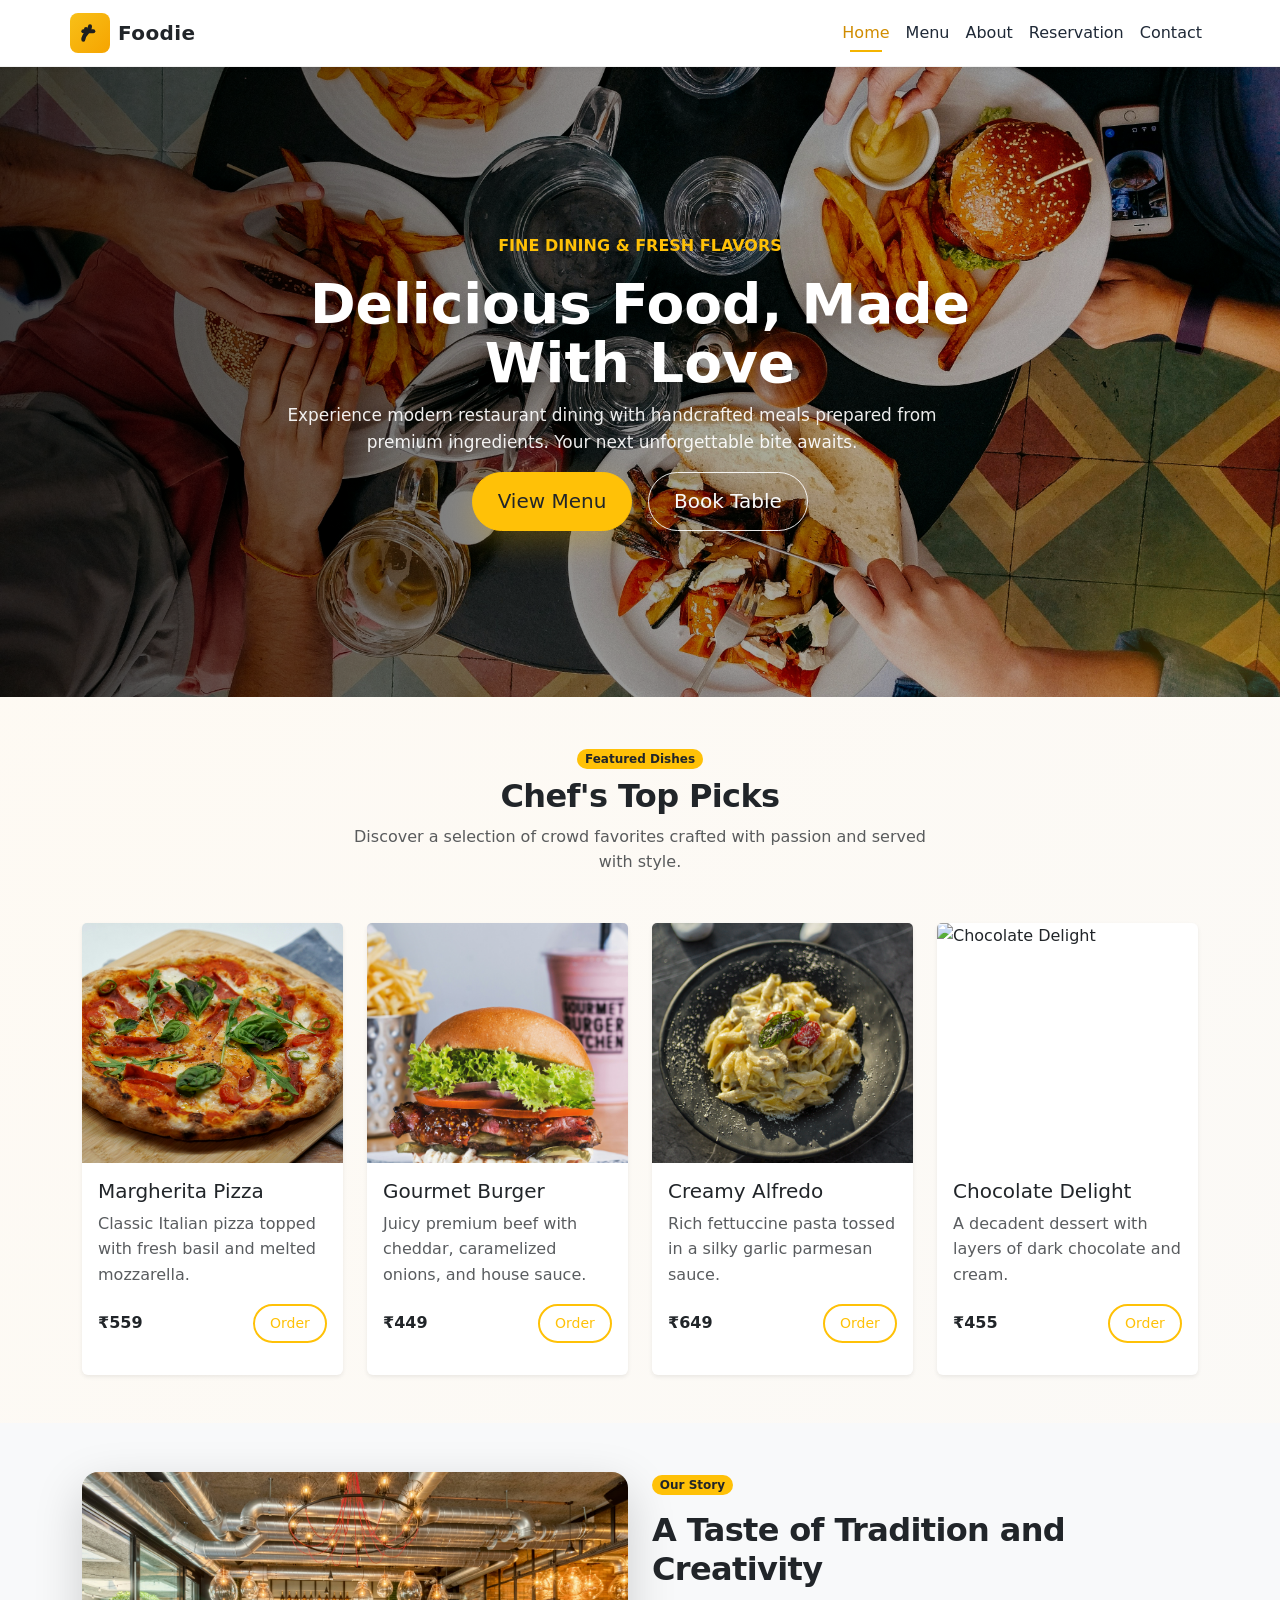
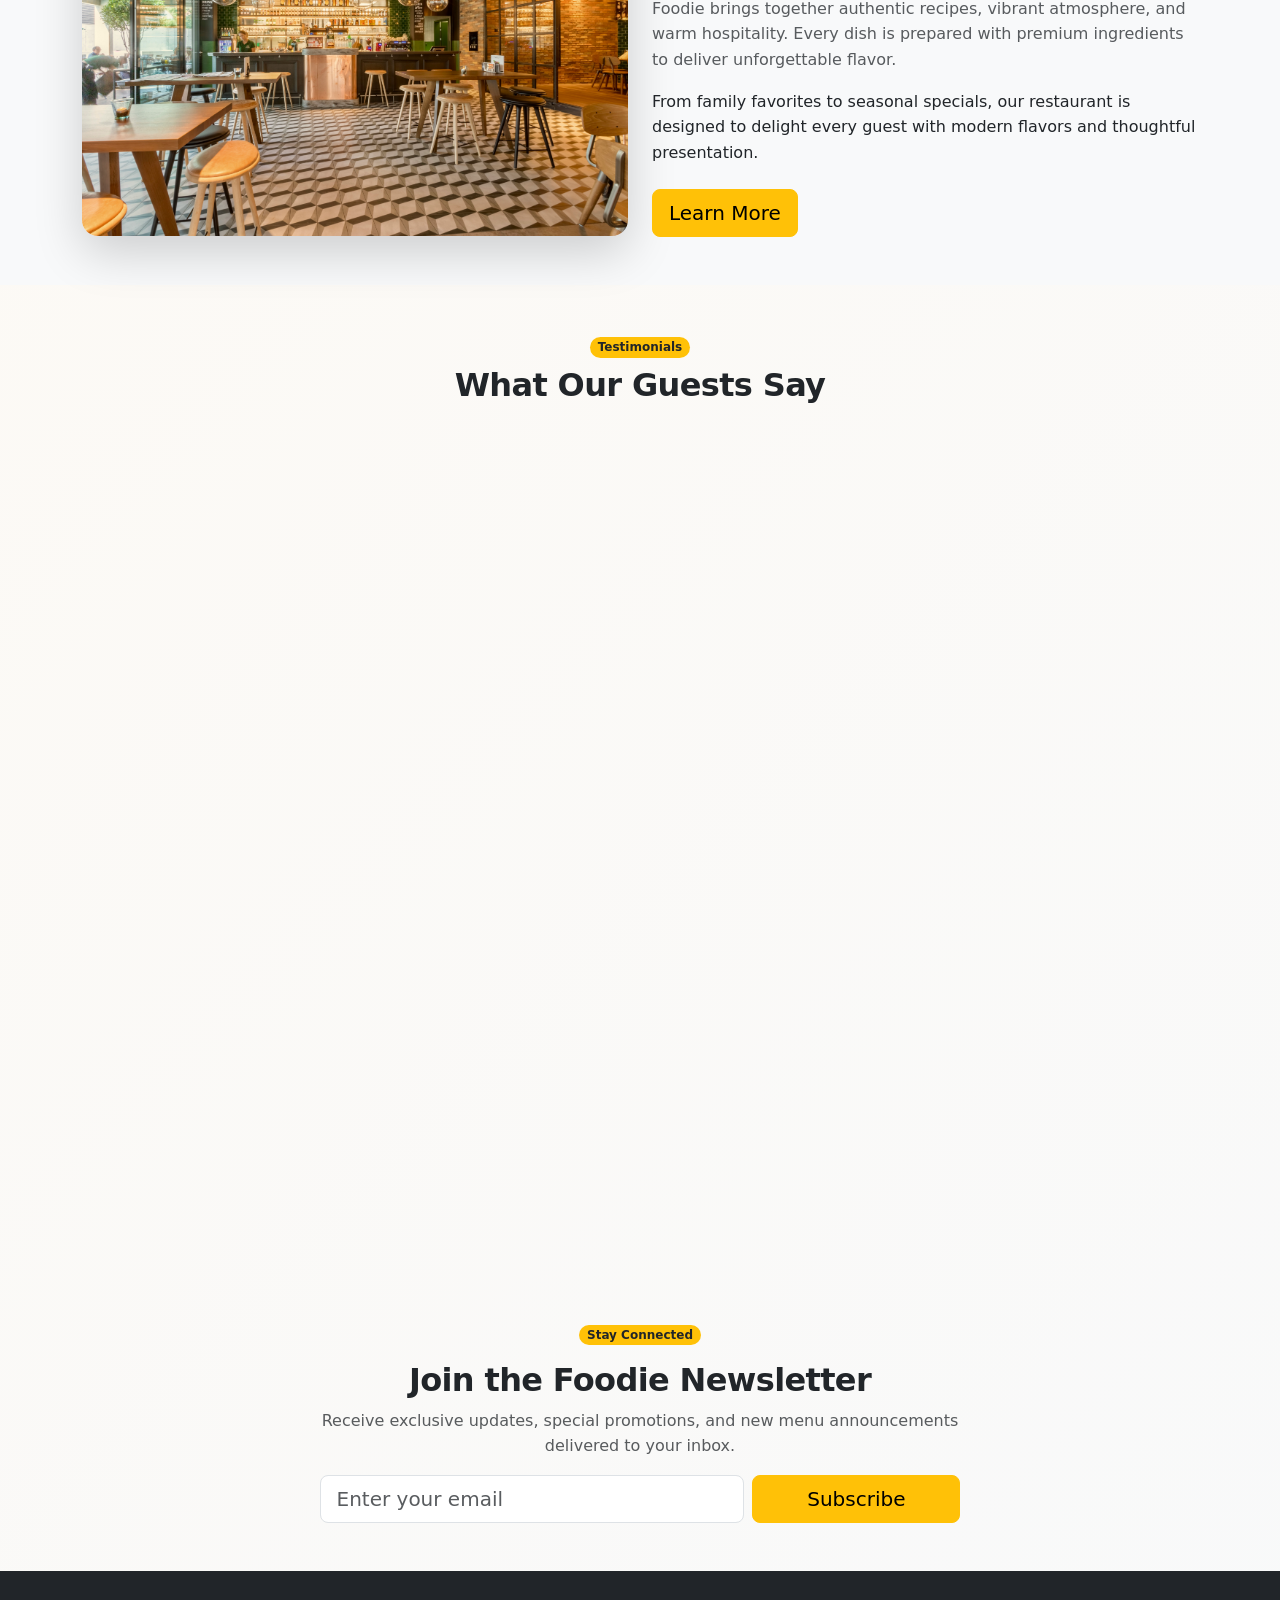
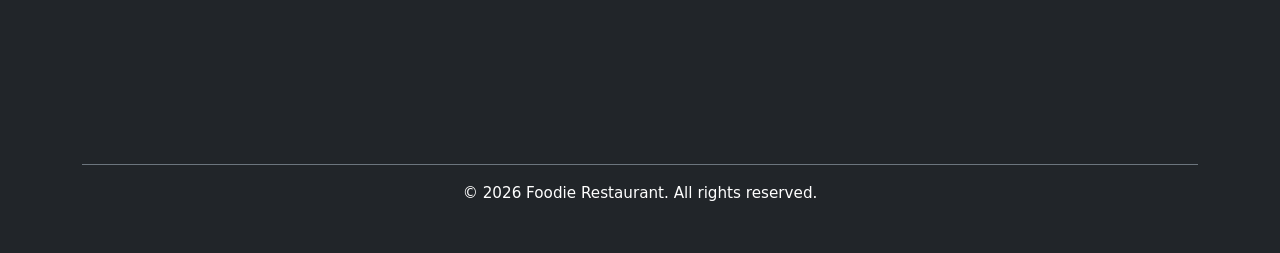
==== commit 8ec1e2e7: "updating banner text" ====
--- a/index.html
+++ b/index.html
@@ -40,11 +40,11 @@
   <section class="hero-section text-white d-flex align-items-center" style="background:  url('images/hero-bg.jpg') center/cover no-repeat; background-color: #737373;">
     <div class="container py-5 hero-copy reveal">
       <div class="row align-items-center justify-content-center">
-        <div class="col-lg-8 text-center text-lg-start">
+        <div class="col-lg-8 text-center ">
           <p class="text-uppercase text-warning mb-3 fw-semibold">Fine Dining & Fresh Flavors</p>
           <h1 class="display-5 fw-bold">Delicious Food, Made With Love</h1>
-          <p class="lead mb-4">Experience modern restaurant dining with handcrafted meals prepared from premium ingredients. Your next unforgettable bite awaits.</p>
-          <div class="d-flex gap-3 flex-wrap justify-content-center justify-content-lg-start">
+          <p class="lead ml-5">Experience modern restaurant dining with handcrafted meals prepared from premium ingredients. Your next unforgettable bite awaits.</p>
+          <div class="d-flex gap-3 flex-wrap justify-content-center justify-content-lg-center">
             <a href="menu.html" class="btn btn-warning btn-lg text-dark">View Menu</a>
             <a href="reservation.html" class="btn btn-outline-light btn-lg">Book Table</a>
           </div>
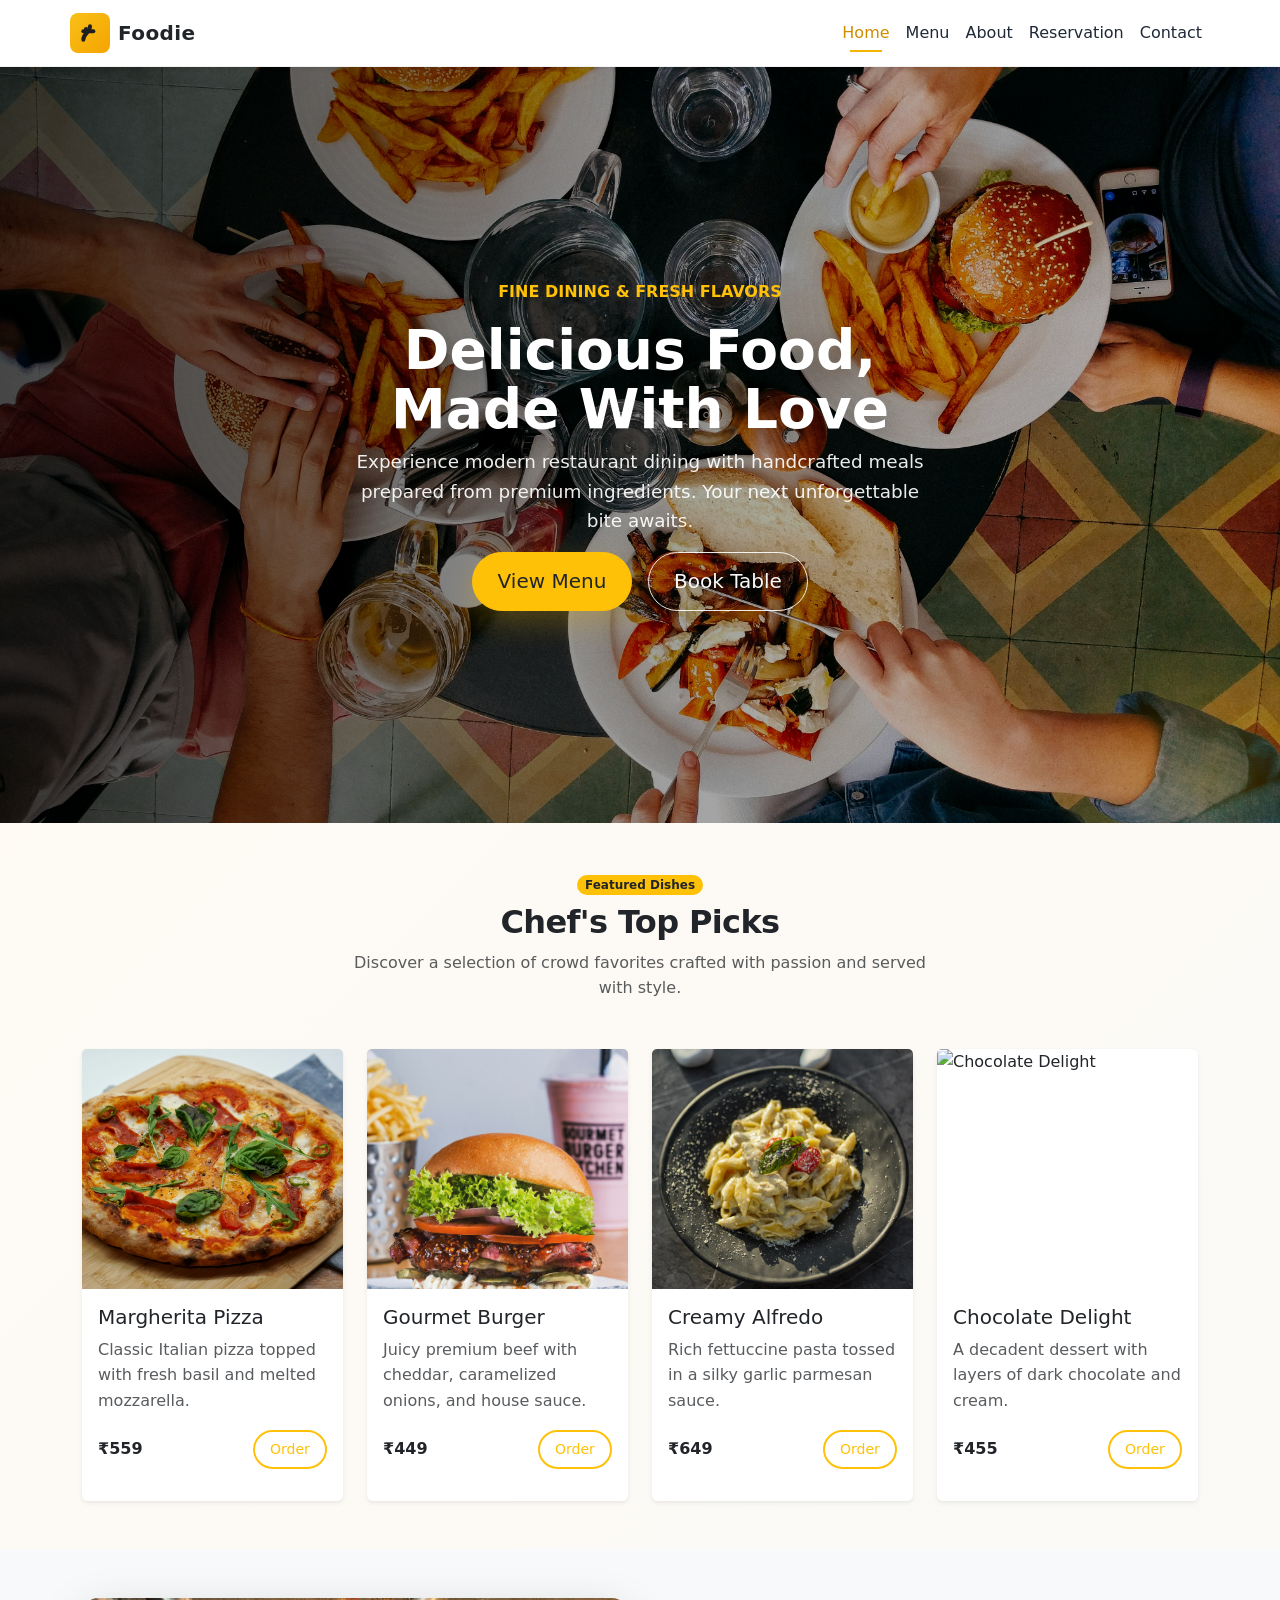
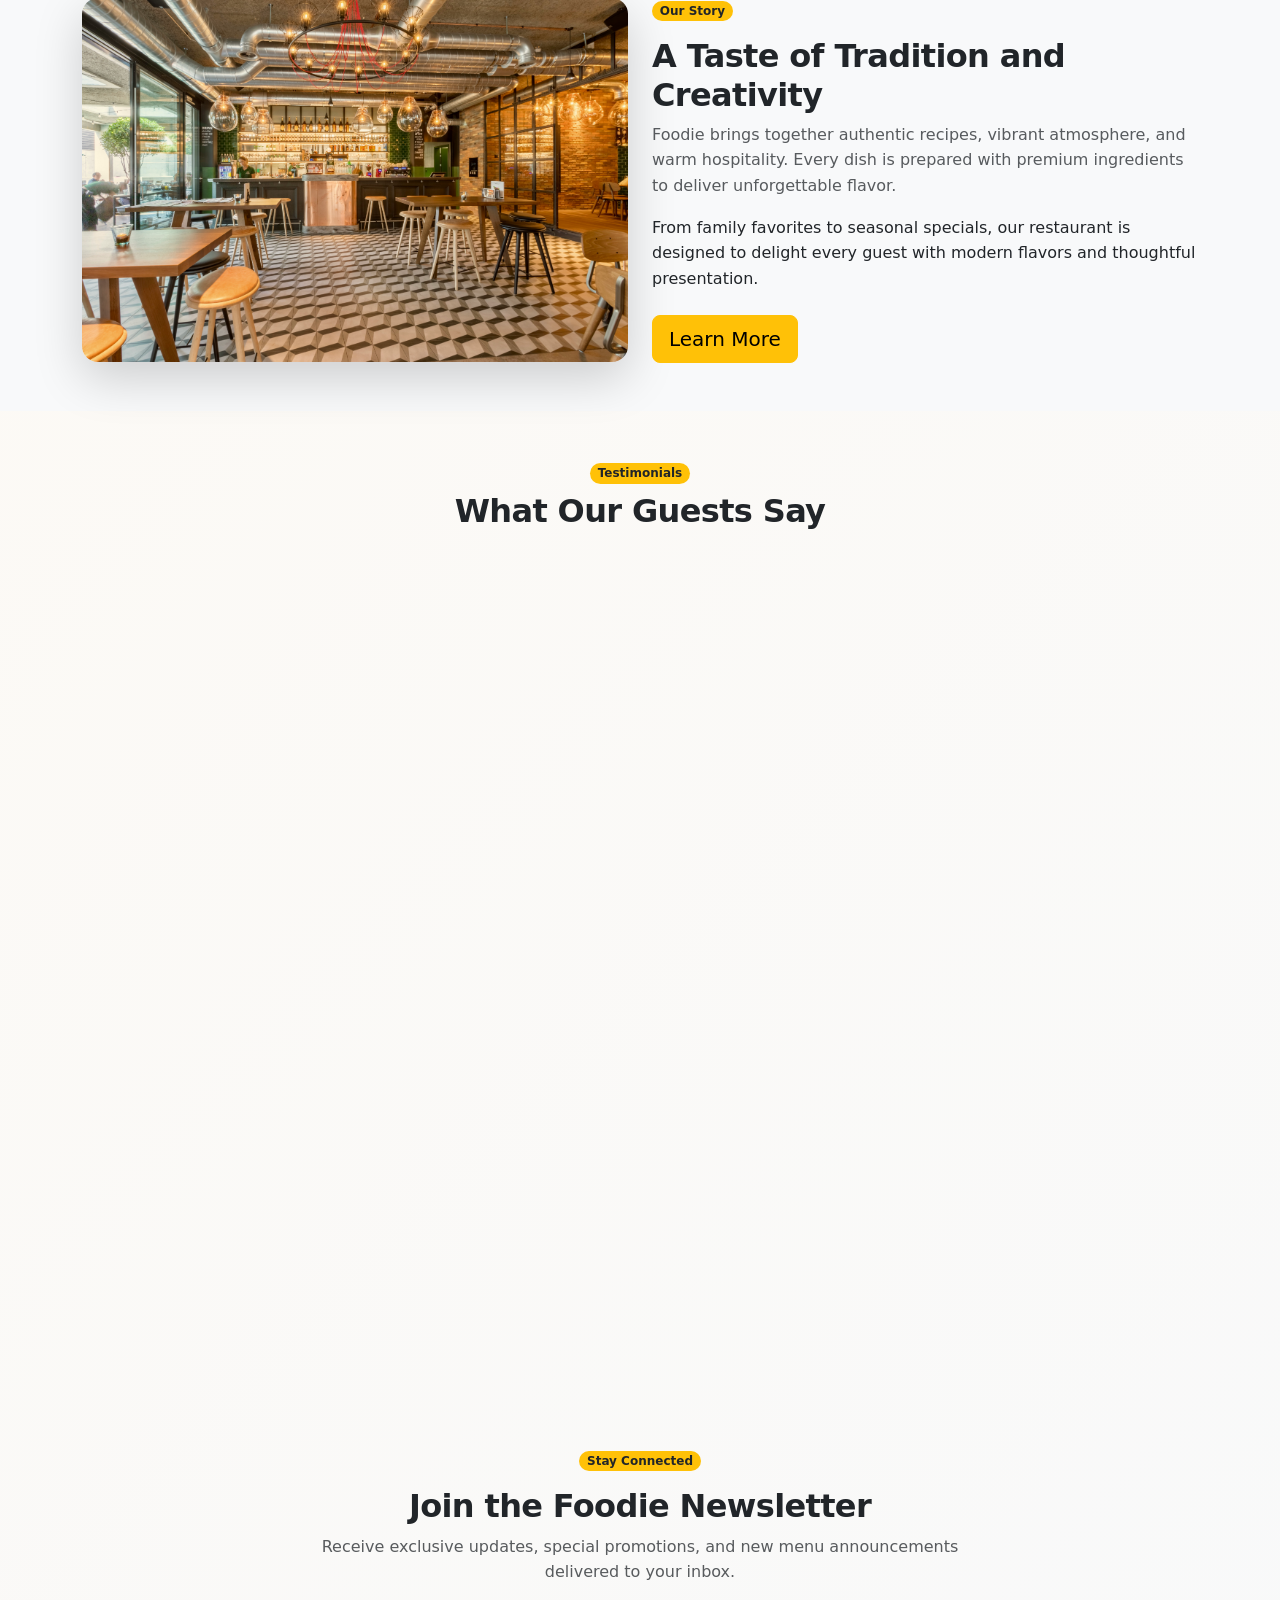
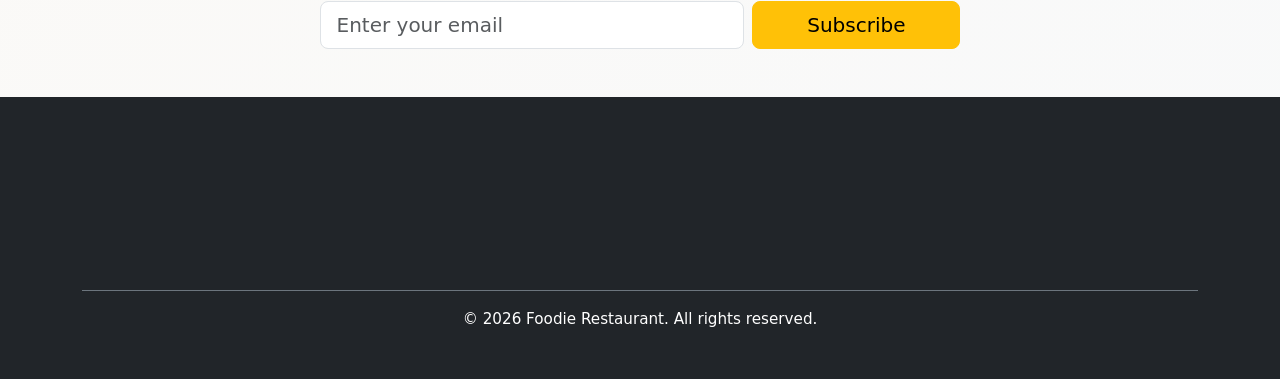
==== commit e209d24e: "add banner size and remove Marquee removed" ====
--- a/index.html
+++ b/index.html
@@ -60,6 +60,7 @@
       <h2 class="fw-bold">Chef's Top Picks</h2>
       <p class="text-muted mx-auto" style="max-width: 600px;">Discover a selection of crowd favorites crafted with passion and served with style.</p>
     </div>
+
     <div class="row g-4">
       <div class="col-md-6 col-lg-3">
         <div class="card food-card h-100 shadow-sm border-0">
--- a/css/style.css
+++ b/css/style.css
@@ -93,7 +93,8 @@
 .about-hero,
 .reservation-hero,
 .contact-hero {
-  min-height: 70vh;
+  min-height: clamp(72vh, 84vh, 90vh);
+  padding: 4rem 0;
   background-size: cover;
   background-position: center;
   position: relative;
@@ -132,6 +133,7 @@
 .contact-hero .container {
   position: relative;
   z-index: 1;
+  max-width: 900px;
 }
 
 .hero-section h1,
@@ -152,14 +154,25 @@
 
 .hero-section h1 {
   text-shadow: 0 10px 30px rgba(0, 0, 0, 0.35);
-  font-size: clamp(2.2rem, 4.3vw, 4.3rem);
+  font-size: clamp(2.3rem, 4.3vw, 4.5rem);
   line-height: 1.08;
 }
 
 .hero-section .lead {
   color: rgba(255, 255, 255, 0.92);
-  max-width: 680px;
-  font-size: 1.06rem;
+  max-width: 760px;
+  font-size: clamp(1rem, 1.7vw, 1.15rem);
+}
+
+@media (max-width: 767.5px) {
+  .hero-section {
+    min-height: 75vh;
+    padding: 3rem 0;
+  }
+
+  .hero-section h1 {
+    font-size: clamp(2rem, 7vw, 2.8rem);
+  }
 }
 
 .hero-section .btn-outline-light {
@@ -244,6 +257,16 @@
 /* Section headers */
 h2 {
   letter-spacing: -0.02em;
+}
+
+.filter-btn.active {
+  background-color: var(--accent) !important;
+  color: #111827 !important;
+  border-color: var(--accent) !important;
+}
+
+.menu-item.is-hidden {
+  display: none;
 }
 
 .accordion-button {
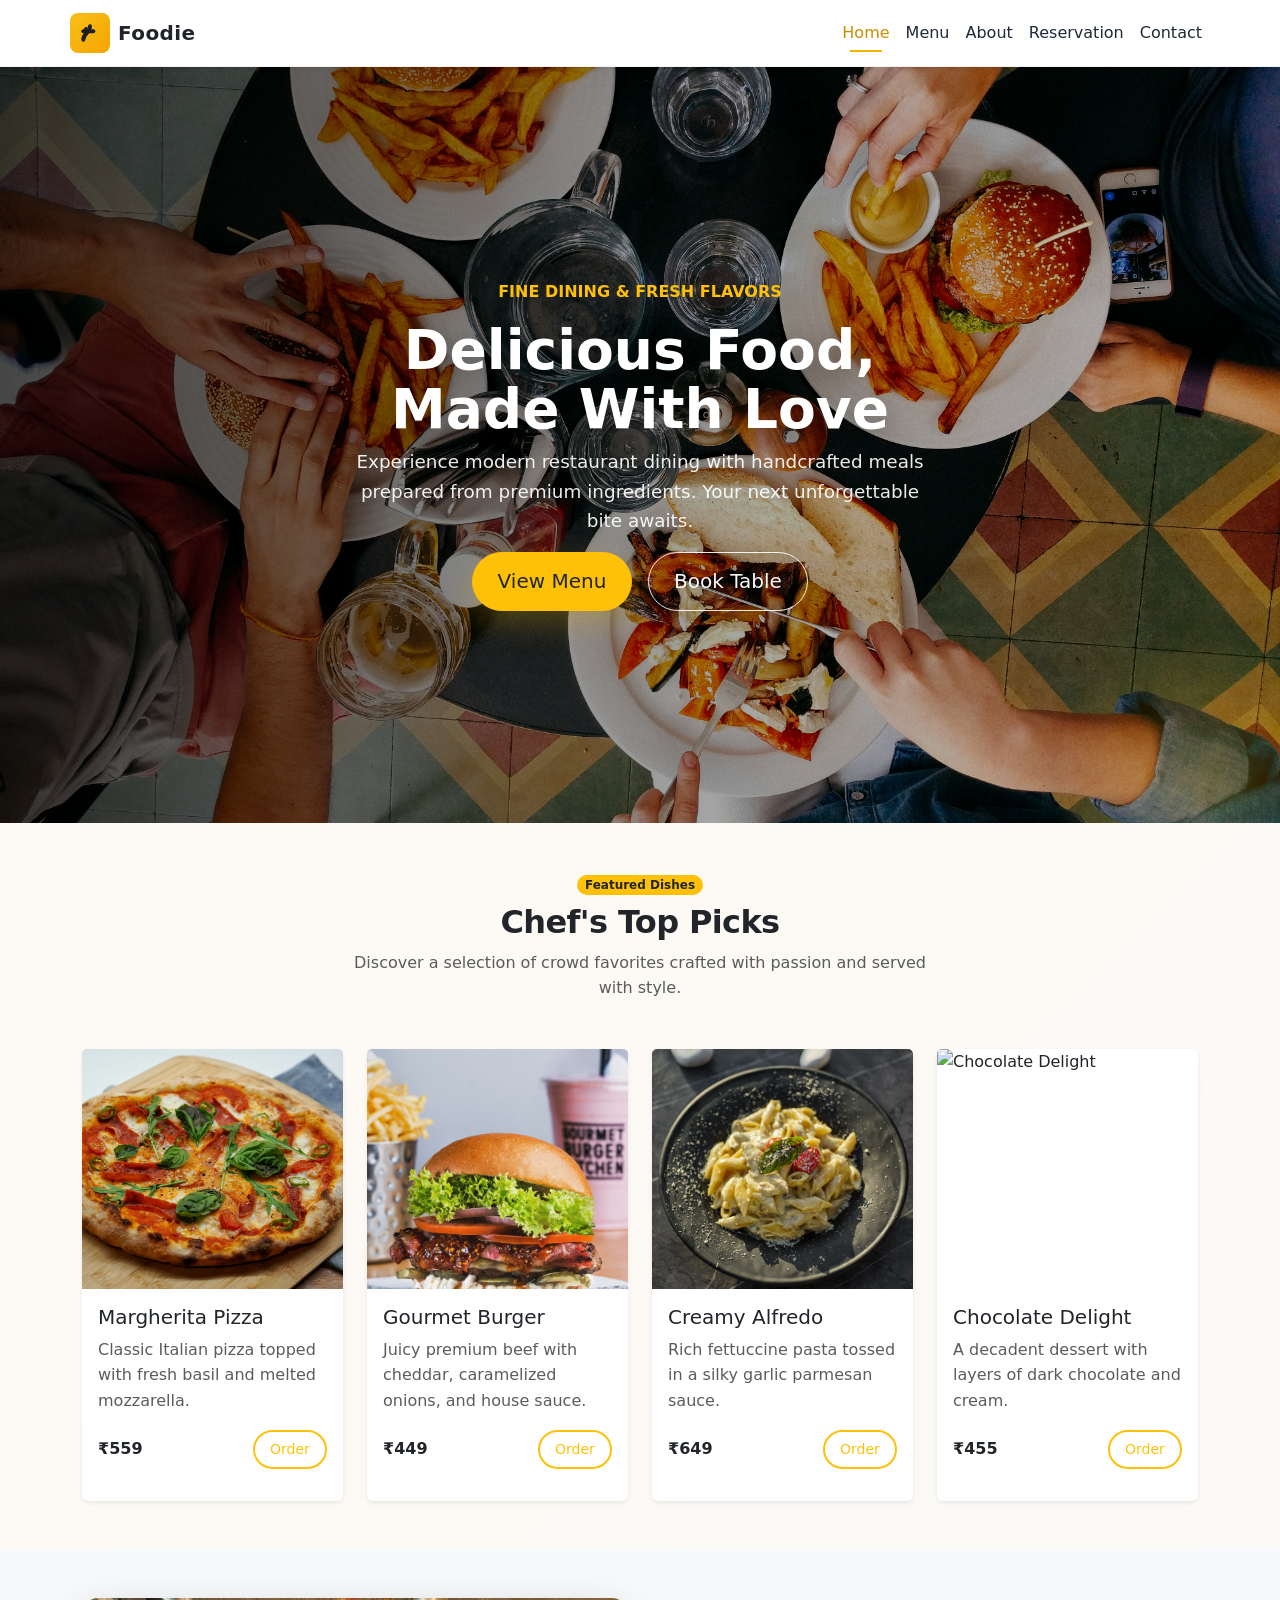
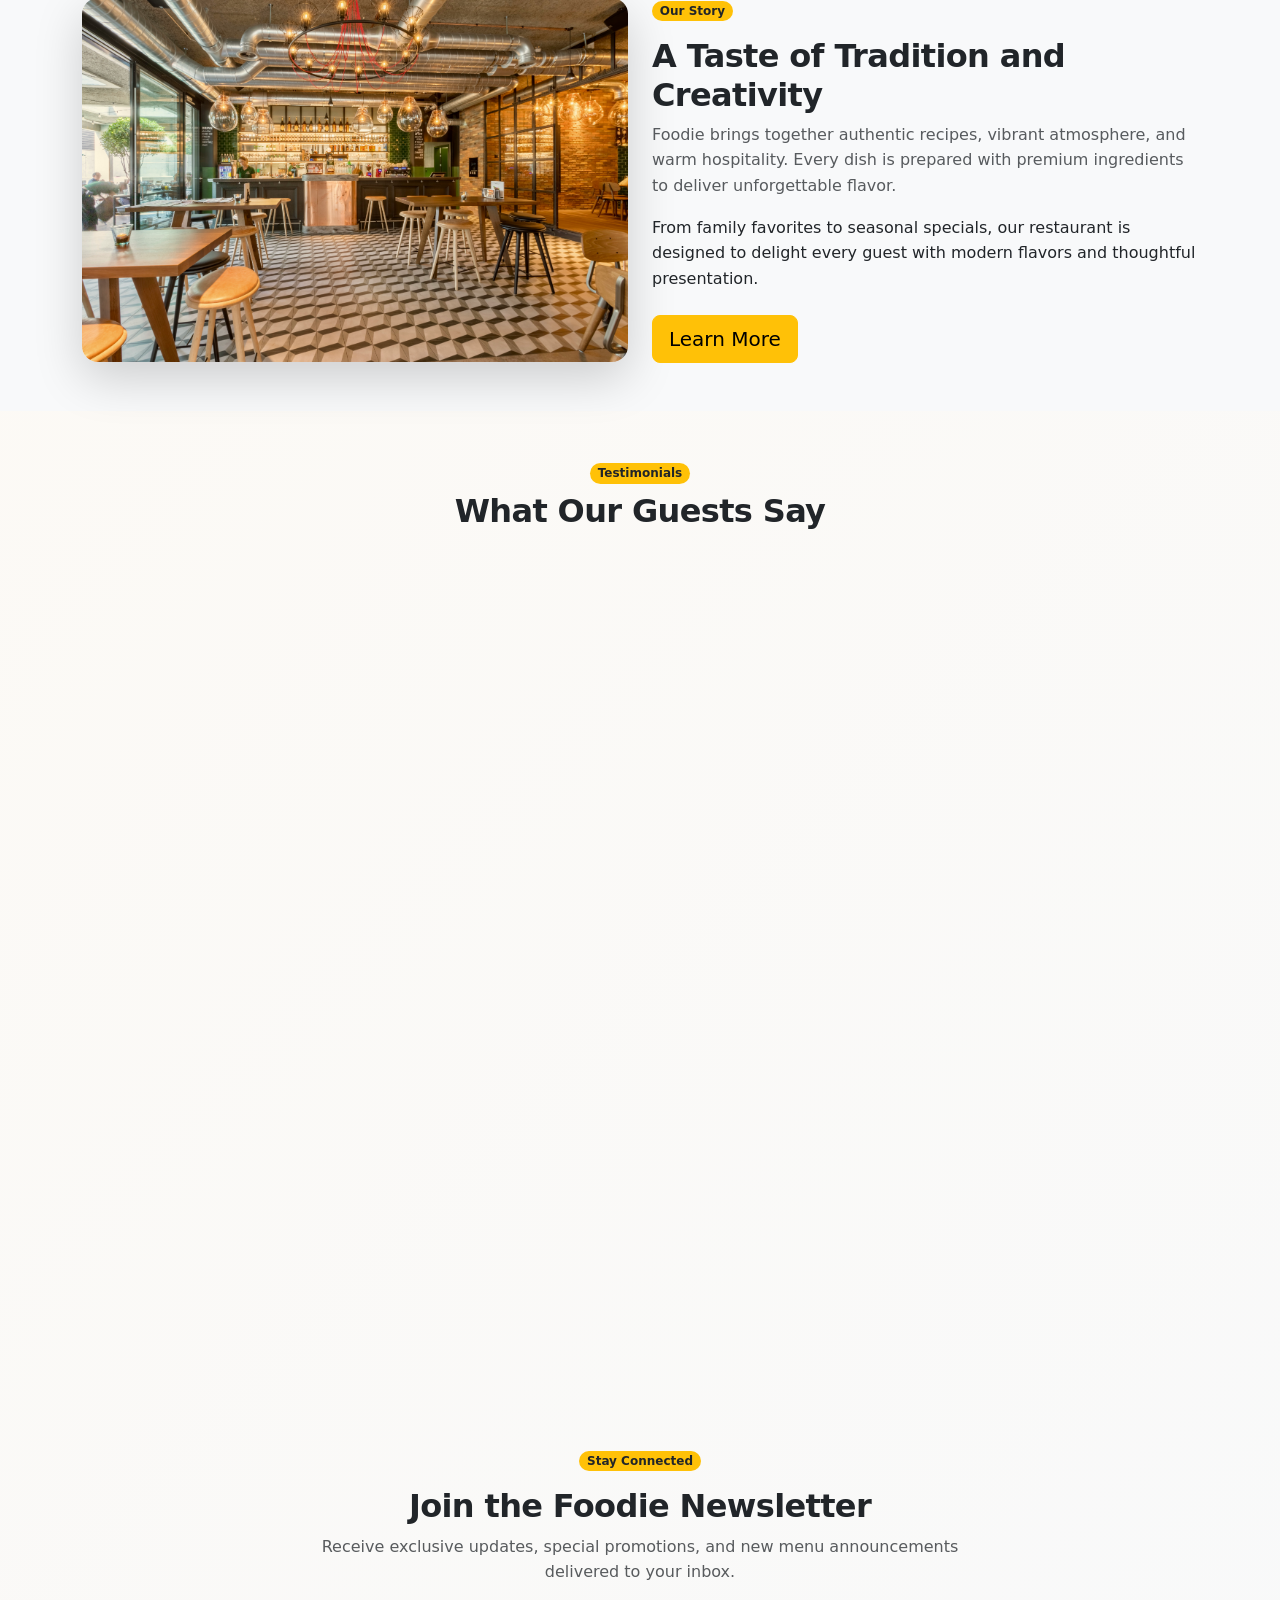
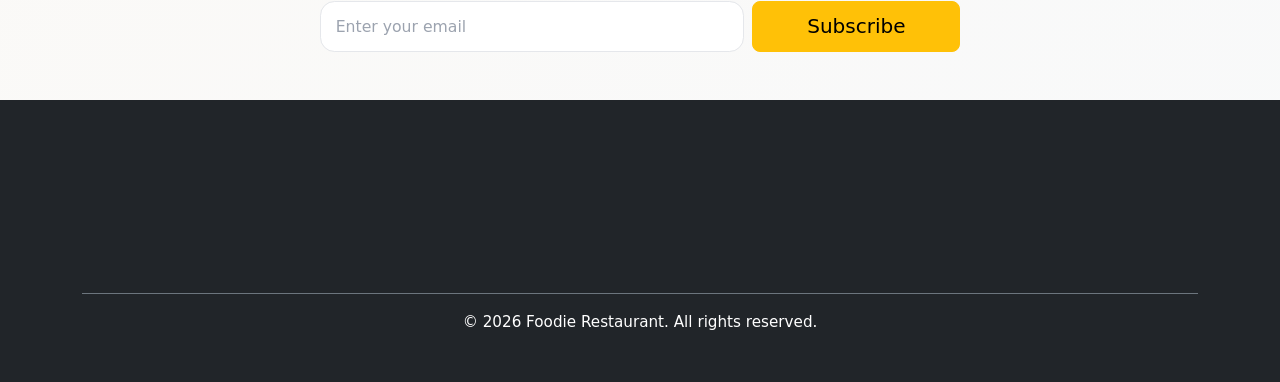
==== commit 3da5669f: "update home header and banner css" ====
--- a/index.html
+++ b/index.html
@@ -118,13 +118,13 @@
   </section>
 
   <!-- About Preview -->
-  <section class="bg-light py-5">
+  <section class="bg-light py-5 about-story-section">
     <div class="container">
       <div class="row align-items-center g-4">
-        <div class="col-lg-6 about-preview reveal">
+        <div class="col-lg-6 about-preview reveal about-story-image">
           <img src="images/Restaurant interior.jpg" alt="Restaurant interior" class="rounded-4 shadow-lg w-100" />
         </div>
-        <div class="col-lg-6 reveal">
+        <div class="col-lg-6 reveal about-story-content">
           <span class="badge bg-warning text-dark rounded-pill mb-3">Our Story</span>
           <h2 class="fw-bold">A Taste of Tradition and Creativity</h2>
           <p class="text-muted">Foodie brings together authentic recipes, vibrant atmosphere, and warm hospitality. Every dish is prepared with premium ingredients to deliver unforgettable flavor.</p>
--- a/css/style.css
+++ b/css/style.css
@@ -202,6 +202,44 @@
   transition: transform 0.25s ease, box-shadow 0.25s ease;
 }
 
+.form-label {
+  font-weight: 600;
+  color: #374151;
+  margin-bottom: 0.45rem;
+  font-size: 0.95rem;
+}
+
+.form-control,
+.form-select,
+.form-control:focus,
+.form-select:focus {
+  font-size: 0.98rem;
+  padding: 0.8rem 0.95rem;
+  border-radius: 0.9rem;
+  border-color: #e5e7eb;
+  box-shadow: none;
+}
+
+.form-control::placeholder,
+.form-select::placeholder {
+  color: #9ca3af;
+}
+
+.form-control:focus,
+.form-select:focus {
+  border-color: var(--accent);
+  box-shadow: 0 0 0 0.2rem rgba(244, 180, 0, 0.15);
+}
+
+textarea.form-control {
+  min-height: 120px;
+}
+
+.invalid-feedback {
+  font-size: 0.85rem;
+  margin-top: 0.35rem;
+}
+
 .food-card:hover,
 .menu-card:hover,
 .card:hover {
@@ -234,6 +272,36 @@
 .about-preview img {
   min-height: 320px;
   object-fit: cover;
+}
+
+.about-story-section .about-story-image.reveal.is-visible {
+  animation: storySlideInLeft 0.8s ease both;
+}
+
+.about-story-section .about-story-content.reveal.is-visible {
+  animation: storySlideInRight 0.8s ease both;
+}
+
+@keyframes storySlideInLeft {
+  from {
+    opacity: 0;
+    transform: translateX(-30px);
+  }
+  to {
+    opacity: 1;
+    transform: translateX(0);
+  }
+}
+
+@keyframes storySlideInRight {
+  from {
+    opacity: 0;
+    transform: translateX(30px);
+  }
+  to {
+    opacity: 1;
+    transform: translateX(0);
+  }
 }
 
 .special-offers {
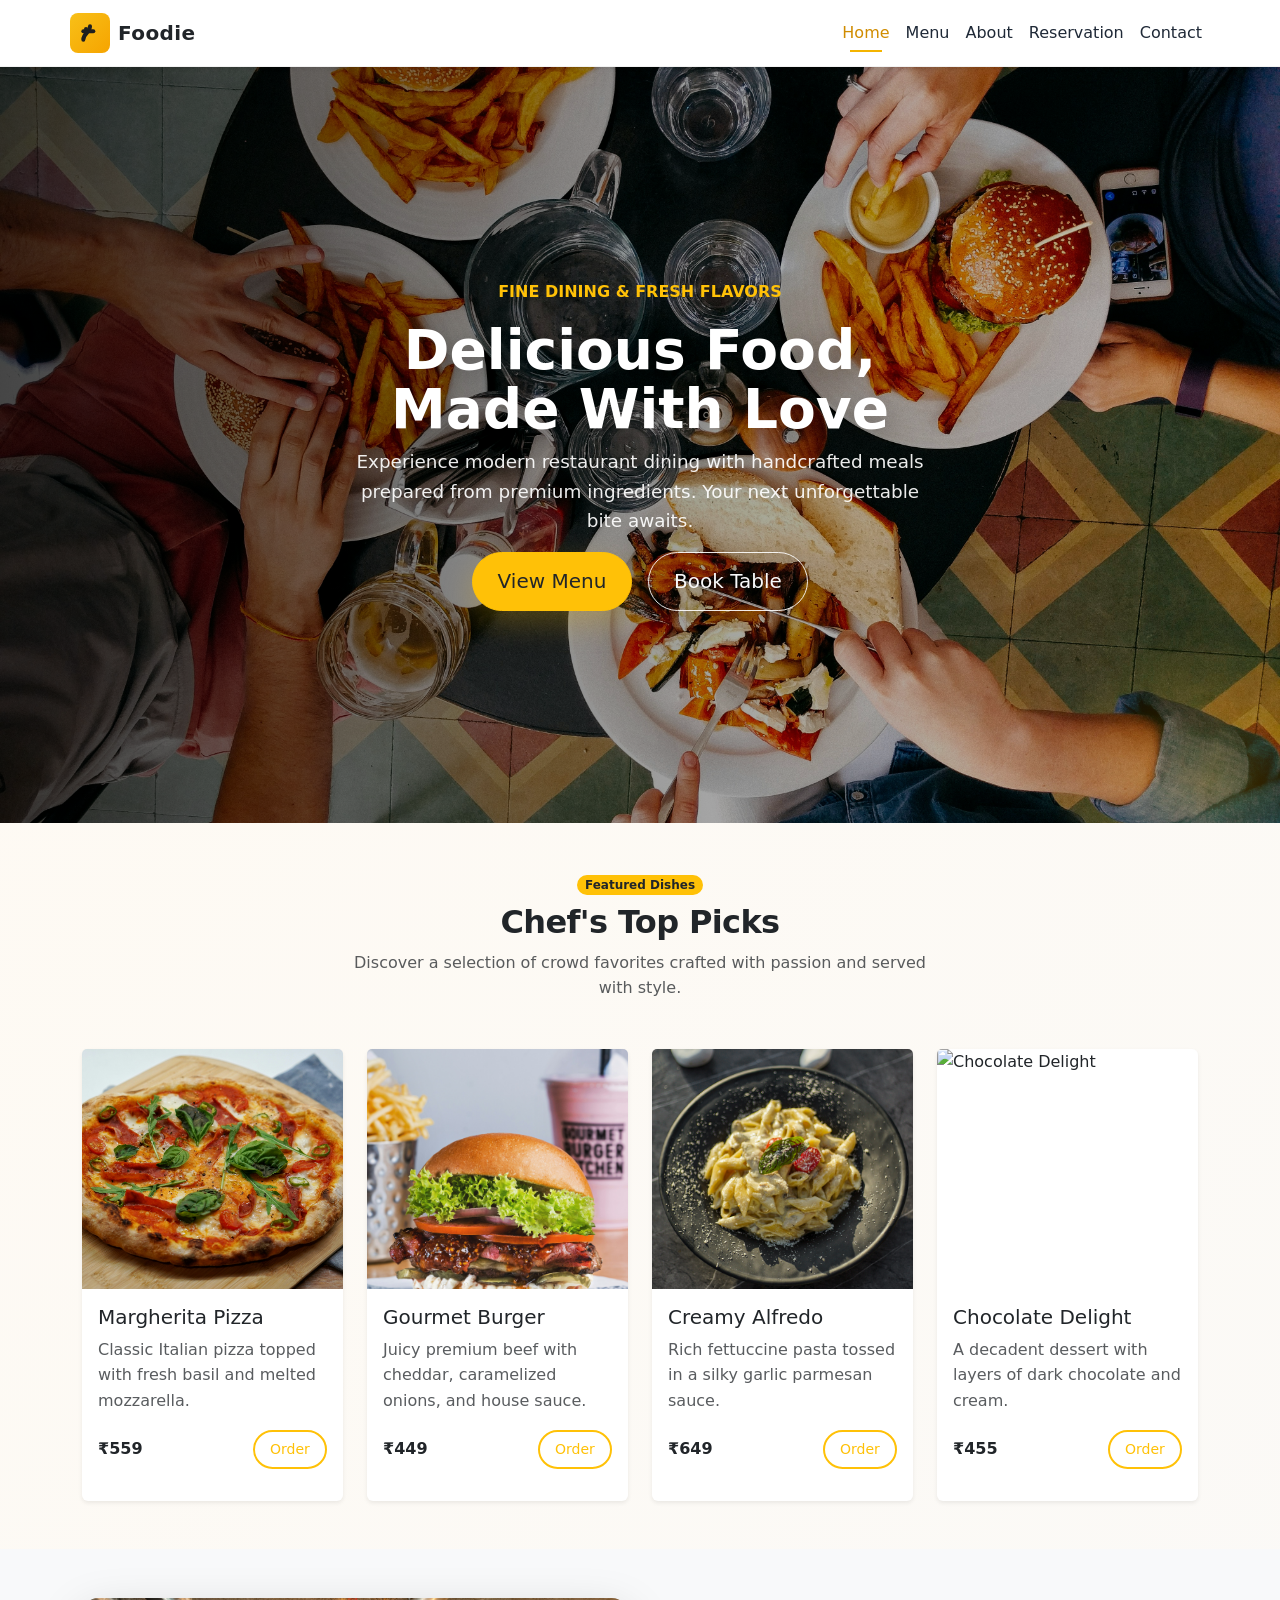
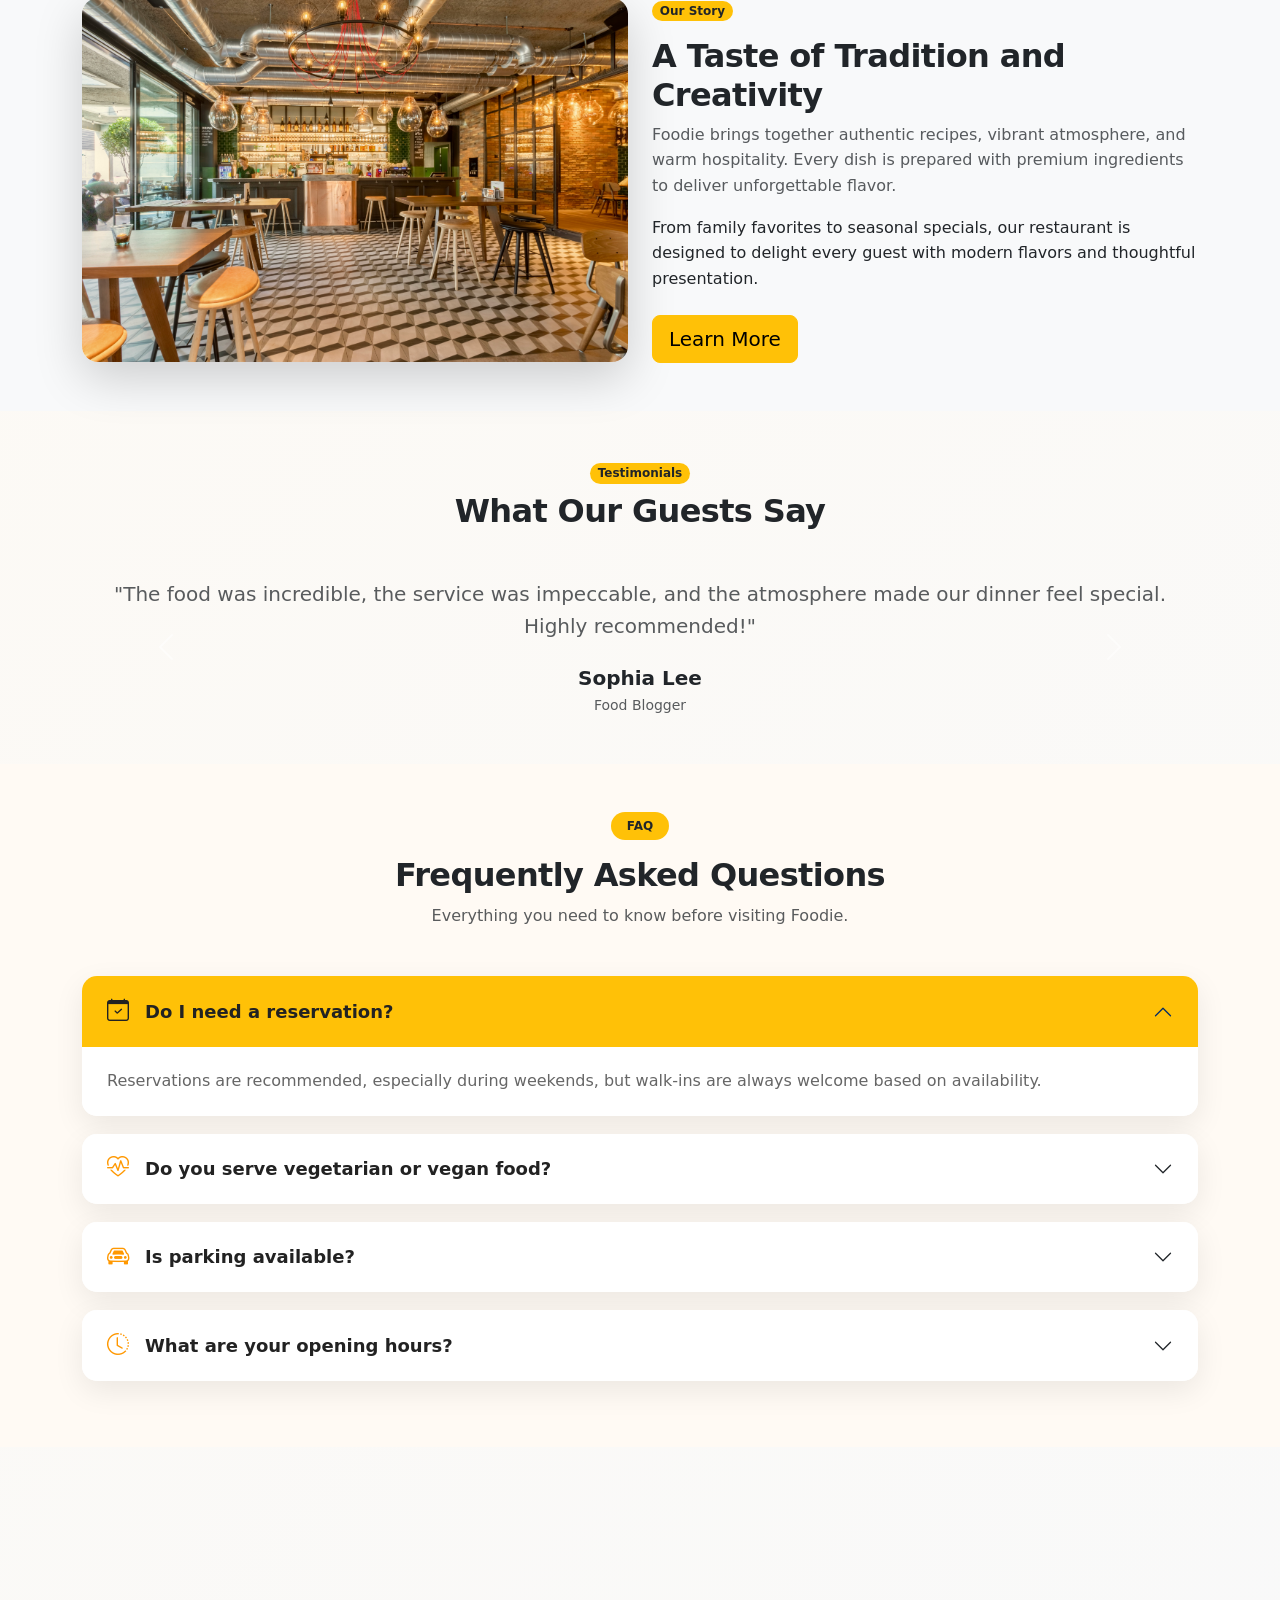
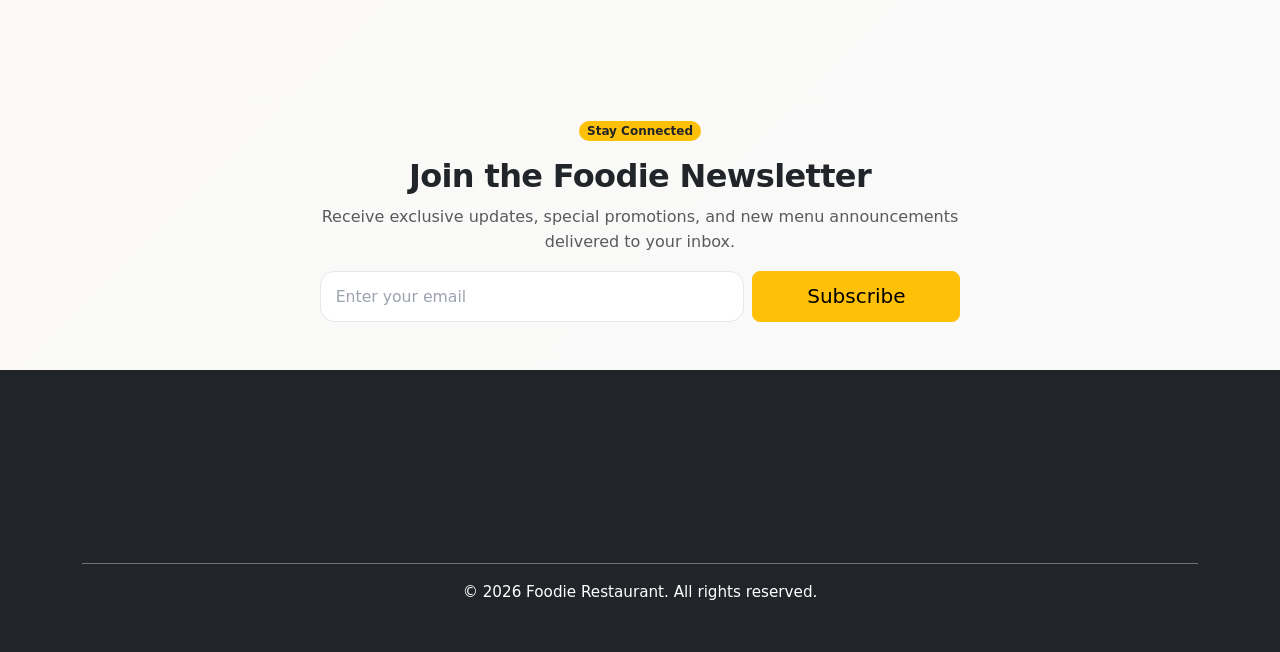
==== commit 7925a135: "Enhance FAQ UI" ====
--- a/index.html
+++ b/index.html
@@ -177,7 +177,102 @@
   </section>
 
   <!-- FAQ -->
-  <section class="container py-5 reveal">
+   <!-- FAQ -->
+<section class="faq-section py-5">
+    <div class="container">
+        <div class="text-center mb-5">
+            <span class="badge bg-warning text-dark rounded-pill px-3 py-2">FAQ</span>
+            <h2 class="fw-bold mt-3">Frequently Asked Questions</h2>
+            <p class="text-muted">
+                Everything you need to know before visiting Foodie.
+            </p>
+        </div>
+
+        <div class="accordion custom-faq" id="faqAccordion">
+
+            <div class="accordion-item">
+                <h2 class="accordion-header">
+                    <button class="accordion-button" type="button"
+                        data-bs-toggle="collapse"
+                        data-bs-target="#faq1">
+                        <i class="bi bi-calendar-check me-3"></i>
+                        Do I need a reservation?
+                    </button>
+                </h2>
+
+                <div id="faq1" class="accordion-collapse collapse show"
+                    data-bs-parent="#faqAccordion">
+                    <div class="accordion-body">
+                        Reservations are recommended, especially during weekends,
+                        but walk-ins are always welcome based on availability.
+                    </div>
+                </div>
+            </div>
+
+            <div class="accordion-item">
+                <h2 class="accordion-header">
+                    <button class="accordion-button collapsed"
+                        type="button"
+                        data-bs-toggle="collapse"
+                        data-bs-target="#faq2">
+                        <i class="bi bi-heart-pulse me-3"></i>
+                        Do you serve vegetarian or vegan food?
+                    </button>
+                </h2>
+
+                <div id="faq2" class="accordion-collapse collapse"
+                    data-bs-parent="#faqAccordion">
+                    <div class="accordion-body">
+                        Yes! We offer vegetarian, vegan, and gluten-free options.
+                        Please inform our staff about any dietary preferences.
+                    </div>
+                </div>
+            </div>
+
+            <div class="accordion-item">
+                <h2 class="accordion-header">
+                    <button class="accordion-button collapsed"
+                        type="button"
+                        data-bs-toggle="collapse"
+                        data-bs-target="#faq3">
+                        <i class="bi bi-car-front me-3"></i>
+                        Is parking available?
+                    </button>
+                </h2>
+
+                <div id="faq3" class="accordion-collapse collapse"
+                    data-bs-parent="#faqAccordion">
+                    <div class="accordion-body">
+                        Yes. Free parking is available for all our guests along
+                        with easy access via public transportation.
+                    </div>
+                </div>
+            </div>
+
+            <div class="accordion-item">
+                <h2 class="accordion-header">
+                    <button class="accordion-button collapsed"
+                        type="button"
+                        data-bs-toggle="collapse"
+                        data-bs-target="#faq4">
+                        <i class="bi bi-clock-history me-3"></i>
+                        What are your opening hours?
+                    </button>
+                </h2>
+
+                <div id="faq4" class="accordion-collapse collapse"
+                    data-bs-parent="#faqAccordion">
+                    <div class="accordion-body">
+                        Monday–Friday: 10 AM – 10 PM<br>
+                        Saturday–Sunday: 9 AM – 11 PM
+                    </div>
+                </div>
+            </div>
+
+        </div>
+    </div>
+</section>
+  <!-- <section class="container py-5 reveal">
     <div class="text-center mb-4">
       <span class="badge bg-warning text-dark rounded-pill mb-2">FAQ</span>
       <h2 class="fw-bold">Frequently Asked Questions</h2>
@@ -225,7 +320,7 @@
         </div>
       </div>
     </div>
-  </section>
+  </section> -->
 
   <!-- Special Offers -->
   <section class="special-offers py-5 text-white reveal" style="background: linear-gradient(135deg, rgba(0,0,0,.7), rgba(65,37,8,.8)), url('images/hero-bg.jpg') center/cover no-repeat;">
--- a/css/style.css
+++ b/css/style.css
@@ -554,3 +554,58 @@
     font-size: 1rem;
   }
 }
+
+
+
+/* FAQ */
+
+.faq-section{
+    background:#fffaf4;
+}
+
+.custom-faq .accordion-item{
+    border:none;
+    margin-bottom:18px;
+    border-radius:15px;
+    overflow:hidden;
+    box-shadow:0 10px 30px rgba(0,0,0,.08);
+}
+
+.custom-faq .accordion-button{
+    background:#fff;
+    font-size:18px;
+    font-weight:600;
+    padding:22px 25px;
+    color:#222;
+    box-shadow:none;
+    transition:.3s;
+}
+
+.custom-faq .accordion-button:not(.collapsed){
+    background:#ffc107;
+    color:#222;
+}
+
+.custom-faq .accordion-button:hover{
+    background:#fff4d3;
+}
+
+.custom-faq .accordion-body{
+    background:#fff;
+    padding:20px 25px;
+    color:#666;
+    line-height:1.8;
+}
+
+.custom-faq .accordion-button::after{
+    transition:.3s;
+}
+
+.custom-faq .accordion-button i{
+    font-size:22px;
+    color:#ff9800;
+}
+
+.custom-faq .accordion-button:not(.collapsed) i{
+    color:#222;
+}
